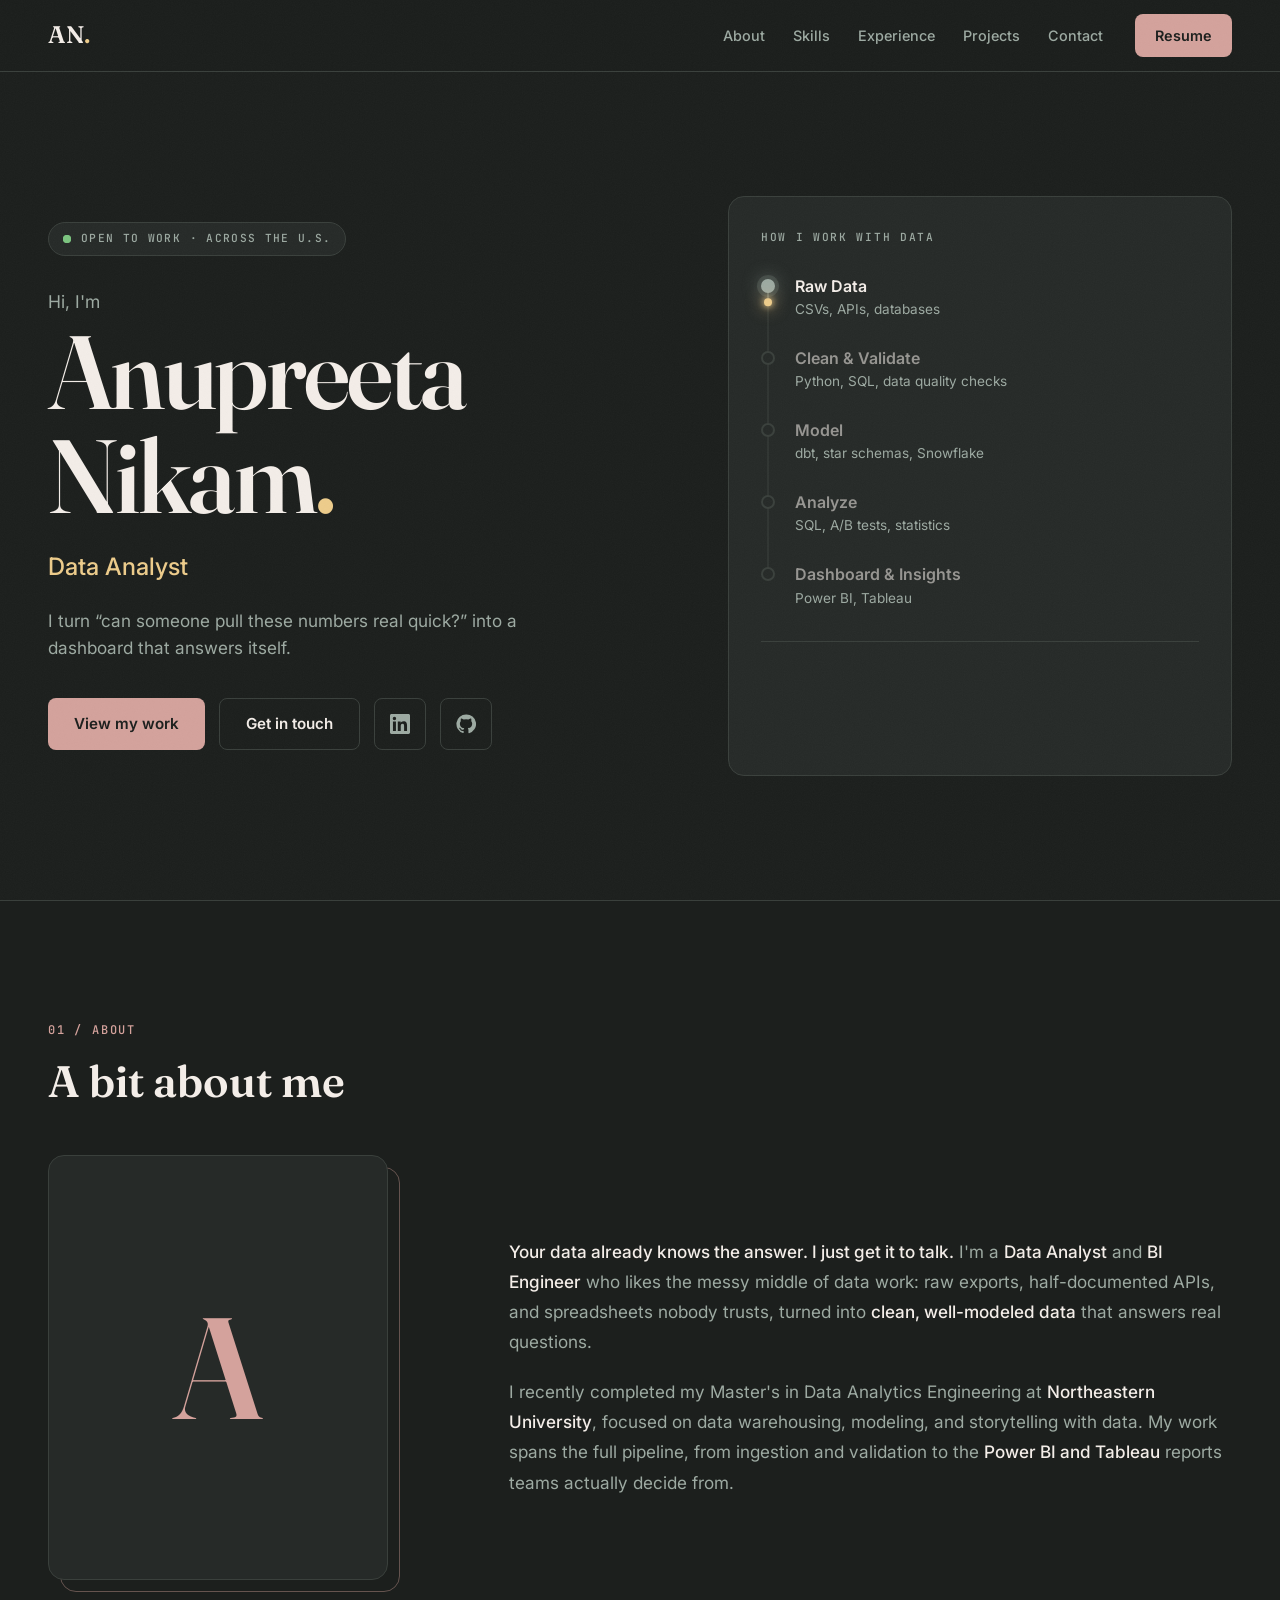
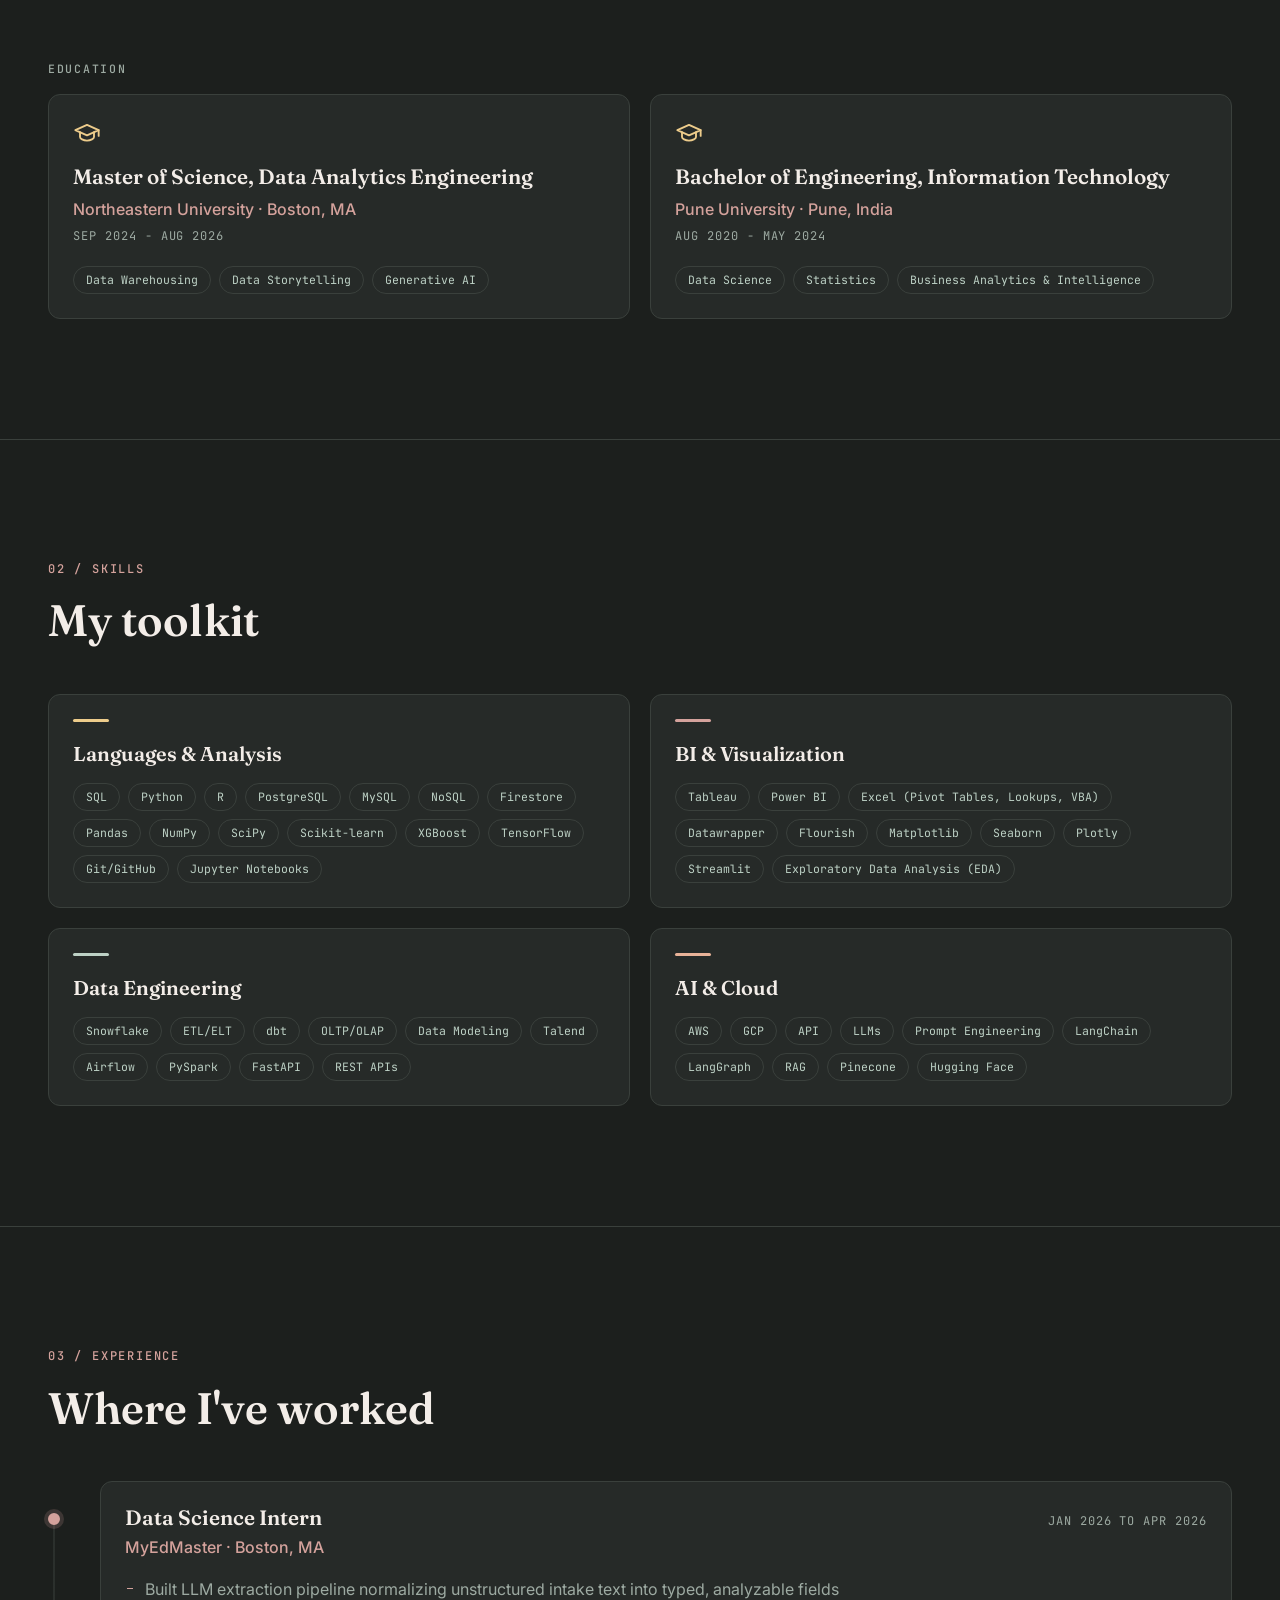
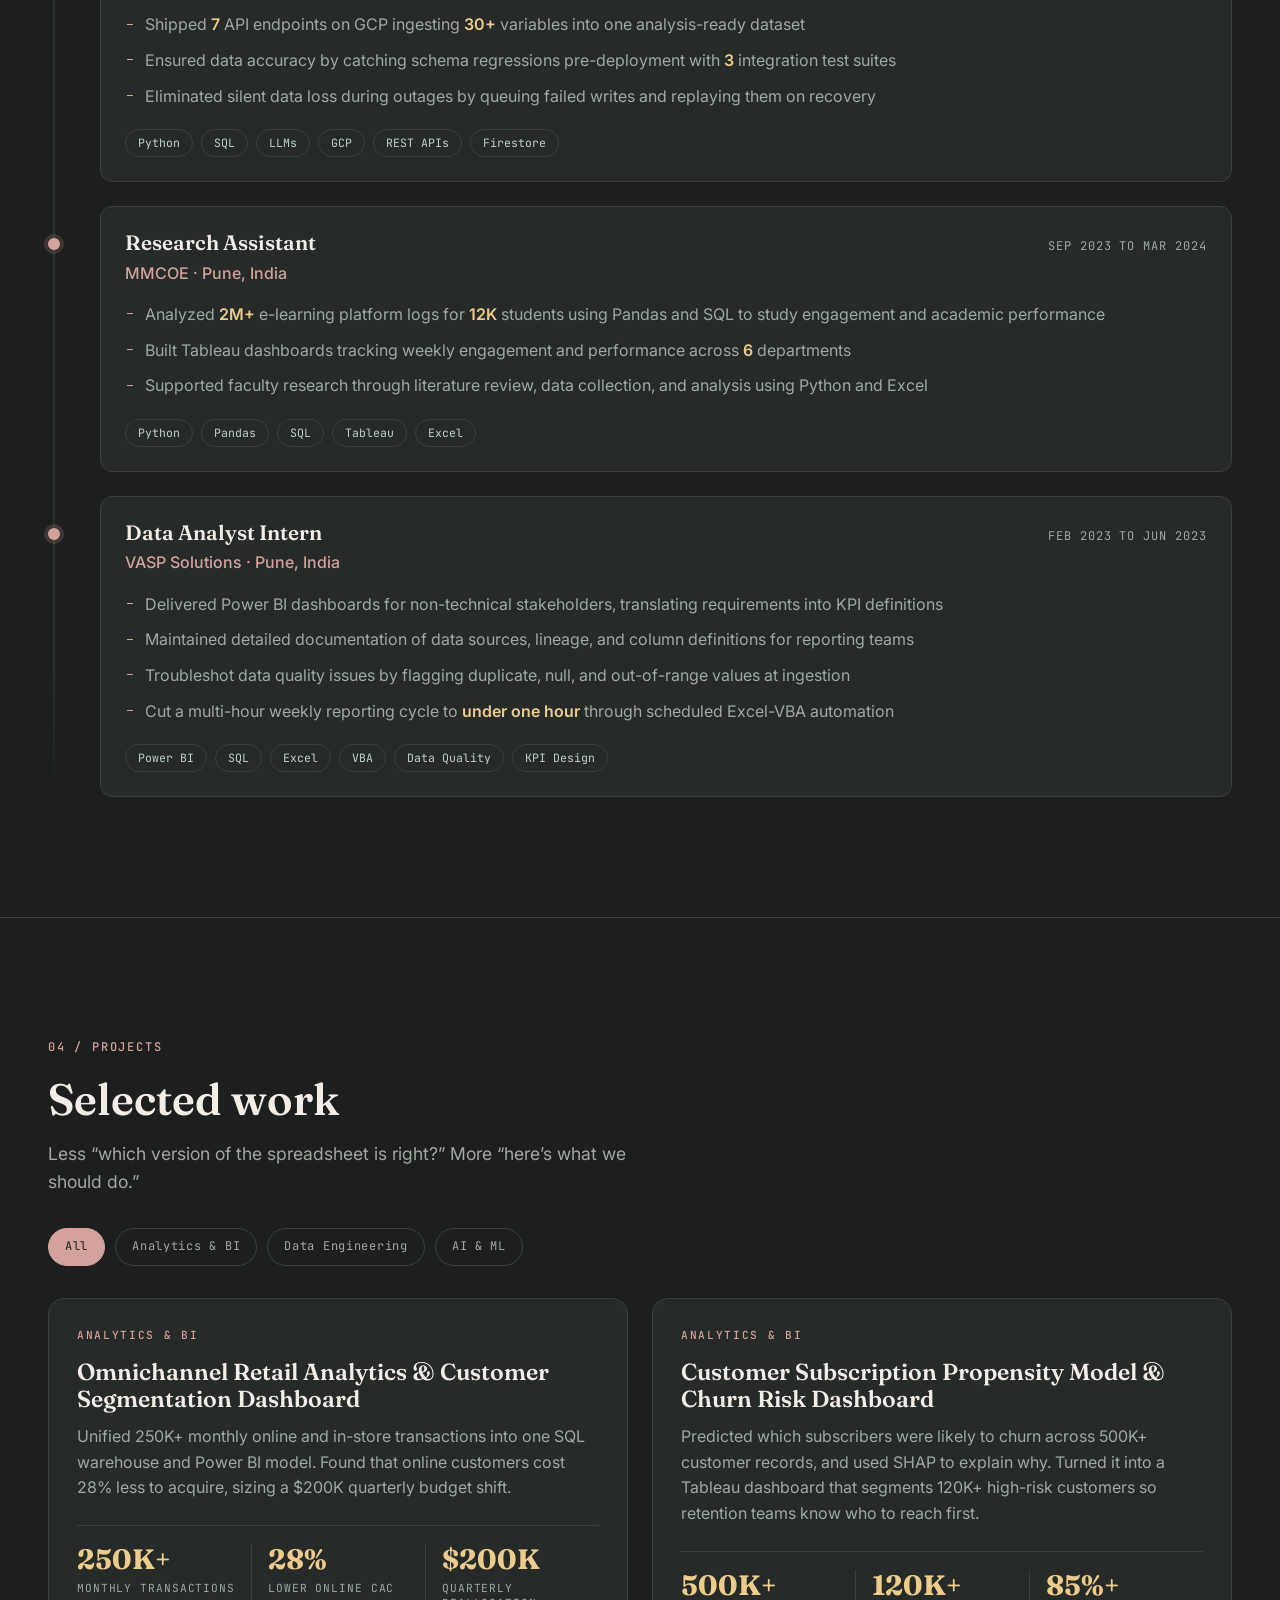
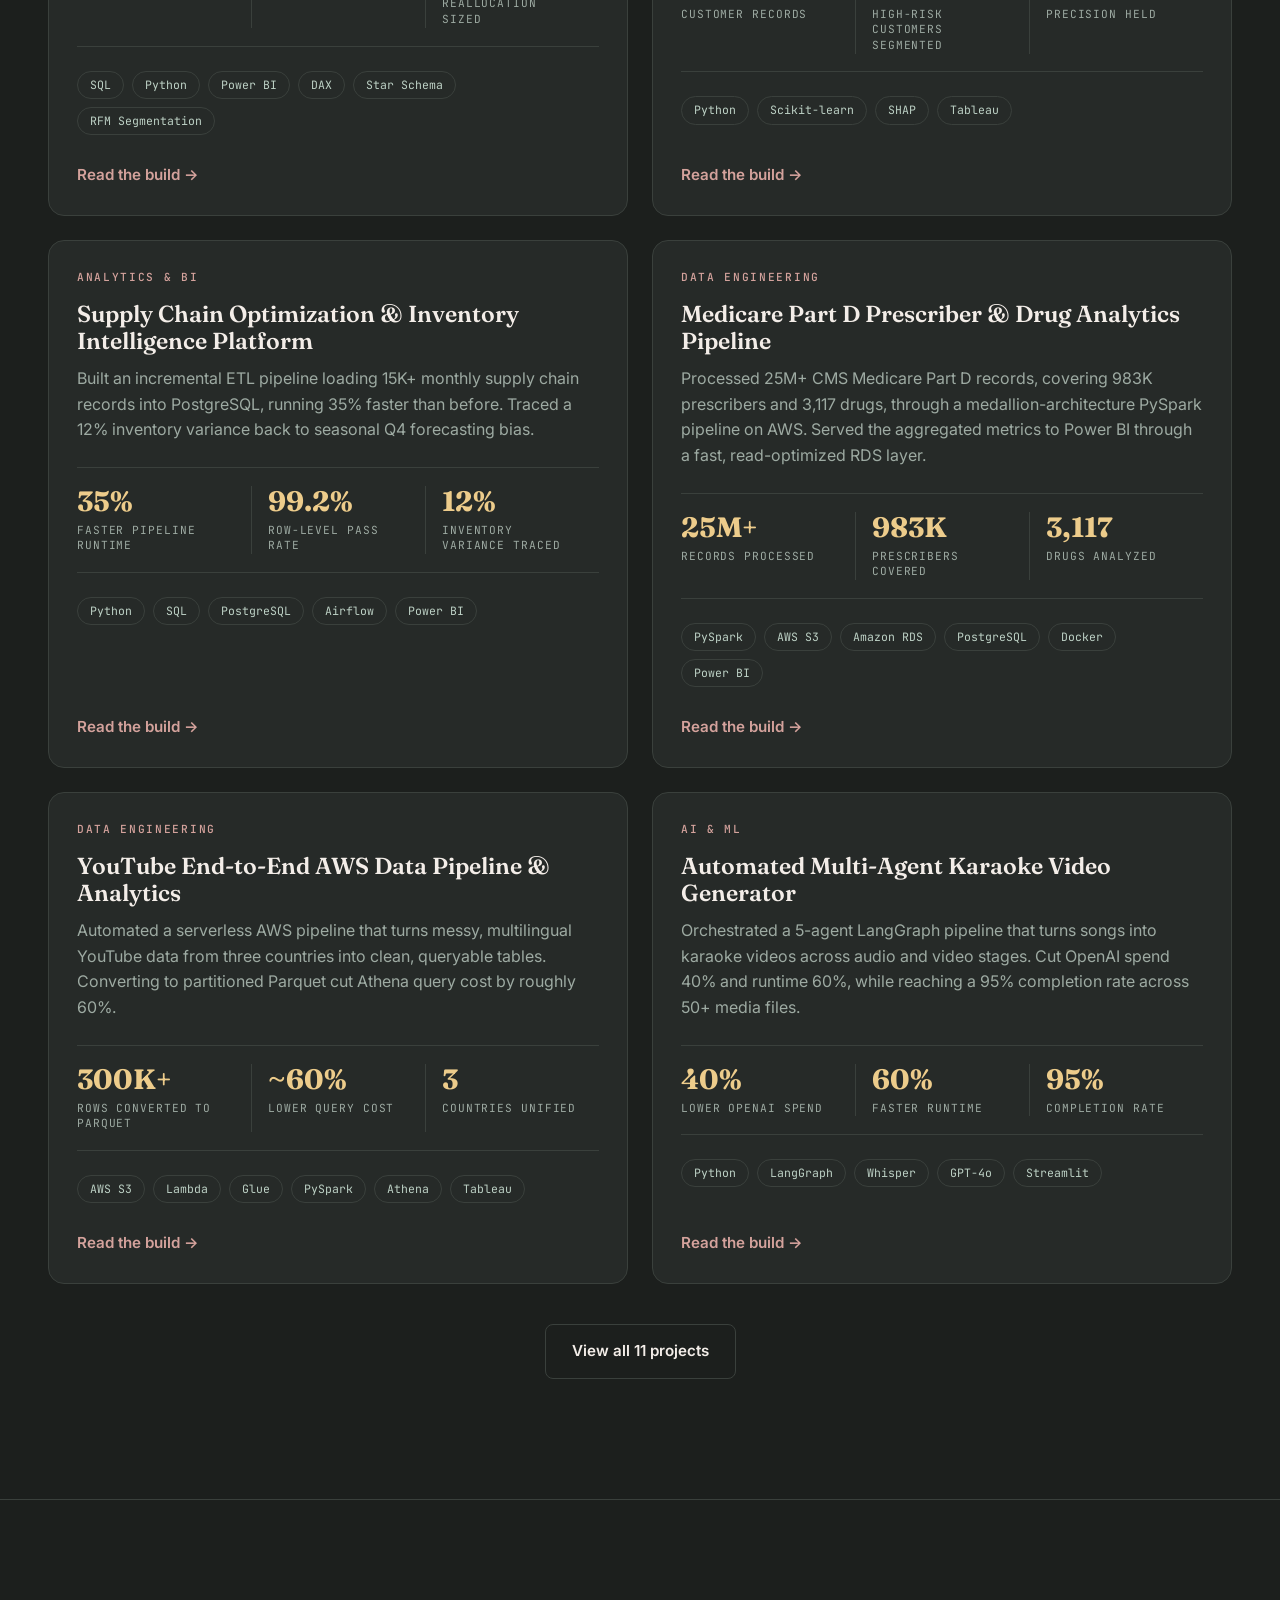
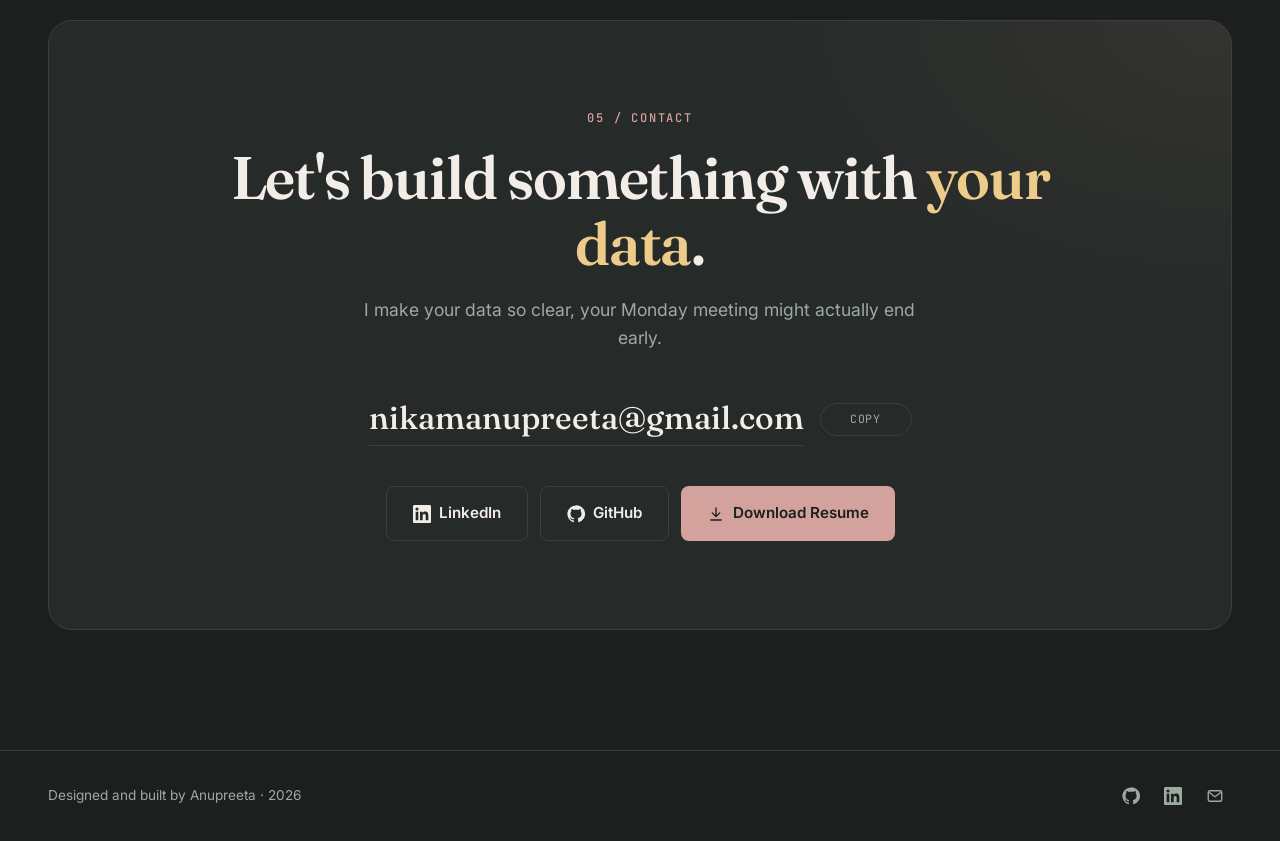
==== index.html @ 3c9165c4 "portfolio v1 launch" ====
<!DOCTYPE html>
<html lang="en">
<head>
  <meta charset="UTF-8">
  <meta name="viewport" content="width=device-width, initial-scale=1.0">
  <title>Anupreeta · Data Analyst &amp; BI Engineer</title>
  <meta name="description" content="Anupreeta is a Data Analyst and BI Engineer (MS Data Analytics Engineering, Northeastern University) who turns messy data into clean models and dashboards. Open to full-time roles across the U.S.">
  <meta name="author" content="Anupreeta">
  <meta name="theme-color" content="#1C1F1D">
  <meta name="color-scheme" content="dark">
  <link rel="canonical" href="https://anupreeta24.github.io/">
  <link rel="icon" type="image/svg+xml" href="data:image/svg+xml,%3Csvg xmlns='http://www.w3.org/2000/svg' viewBox='0 0 32 32'%3E%3Crect width='32' height='32' rx='7' fill='%231C1F1D'/%3E%3Cpath fill='%23EDCC8B' fill-rule='evenodd' d='M14 5h4l8 22h-4.2l-1.8-5.2h-8L10.2 27H6L14 5Zm-.8 13.2h5.6L16 10.2l-2.8 8Z'/%3E%3C/svg%3E">

  <!-- Open Graph / social previews -->
  <meta property="og:type" content="website">
  <meta property="og:site_name" content="Anupreeta">
  <meta property="og:title" content="Anupreeta · Data Analyst &amp; BI Engineer">
  <meta property="og:description" content="Anupreeta is a Data Analyst and BI Engineer (MS Data Analytics Engineering, Northeastern University) who turns messy data into clean models and dashboards. Open to full-time roles across the U.S.">
  <meta property="og:url" content="https://anupreeta24.github.io/">
  <meta property="og:image" content="https://anupreeta24.github.io/assets/og-image.png">
  <meta property="og:image:width" content="1200">
  <meta property="og:image:height" content="630">
  <meta property="og:image:alt" content="Anupreeta, Data Analyst and BI Engineer">
  <meta name="twitter:card" content="summary_large_image">
  <meta name="twitter:title" content="Anupreeta · Data Analyst &amp; BI Engineer">
  <meta name="twitter:description" content="Anupreeta is a Data Analyst and BI Engineer (MS Data Analytics Engineering, Northeastern University) who turns messy data into clean models and dashboards. Open to full-time roles across the U.S.">
  <meta name="twitter:image" content="https://anupreeta24.github.io/assets/og-image.png">

  <link rel="preconnect" href="https://fonts.googleapis.com">
  <link rel="preconnect" href="https://fonts.gstatic.com" crossorigin>
  <link href="https://fonts.googleapis.com/css2?family=Fraunces:opsz,wght@9..144,400;9..144,600;9..144,700&family=Inter:wght@400;500;600&family=JetBrains+Mono:wght@400;500&display=swap" rel="stylesheet">

  <link rel="stylesheet" href="css/styles.css">
  <script>document.documentElement.classList.add("js");</script>
</head>
<body>
  <a class="skip-link" href="#main">Skip to content</a>
  <div class="scroll-progress" aria-hidden="true"></div>

  <!-- ================= NAV ================= -->
  <header class="nav">
    <div class="container nav-inner">
      <a href="#hero" class="nav-logo" aria-label="Anupreeta, back to top">AN<span class="dot">.</span></a>

      <nav class="nav-right" aria-label="Primary">
        <ul class="nav-links">
          <li><a class="nav-link" href="#about">About</a></li>
          <li><a class="nav-link" href="#skills">Skills</a></li>
          <li><a class="nav-link" href="#experience">Experience</a></li>
          <li><a class="nav-link" href="#projects">Projects</a></li>
          <li><a class="nav-link" href="#contact">Contact</a></li>
        </ul>
        <a data-goatcounter-click="resume-download" class="btn btn-primary" href="assets/AnupreetaNikam_resume.pdf" target="_blank" rel="noopener">Resume</a>
        <button class="nav-toggle" type="button" aria-label="Open menu" aria-expanded="false" aria-controls="mobile-menu">
          <span class="nav-toggle-bars"></span>
        </button>
      </nav>
    </div>
  </header>

  <div class="mobile-menu" id="mobile-menu">
    <ul>
      <li><a class="nav-link" href="#about">About</a></li>
      <li><a class="nav-link" href="#skills">Skills</a></li>
      <li><a class="nav-link" href="#experience">Experience</a></li>
      <li><a class="nav-link" href="#projects">Projects</a></li>
      <li><a class="nav-link" href="#contact">Contact</a></li>
    </ul>
    <a data-goatcounter-click="resume-download" class="btn btn-primary" href="assets/AnupreetaNikam_resume.pdf" target="_blank" rel="noopener">Resume</a>
  </div>

  <main id="main" tabindex="-1">
    <!-- ================= HERO ================= -->
    <section class="section hero" id="hero">
      <div class="container hero-grid">
        <!-- Left: intro -->
        <div class="hero-text">
          <p class="status-badge">
            <span class="status-dot" aria-hidden="true"></span>
            <span><span class="nowrap">Open to work</span> <span class="nowrap">· Across the U.S.</span></span>
          </p>

          <p class="hero-greeting">Hi, I'm</p>
          <h1 class="hero-name">Anupreeta Nikam<span class="dot">.</span></h1>
          <p class="hero-role">
            <span class="sr-only">Data Analyst, BI Engineer, Business Analyst, Data Engineer, Data Scientist</span>
            <span class="role-static" aria-hidden="true">Data Analyst <span class="slash">/</span> BI Engineer</span>
            <span class="role-rotator" aria-hidden="true">
              <span class="role-word is-active">Data Analyst</span>
              <span class="role-word">BI Engineer</span>
              <span class="role-word">Business Analyst</span>
              <span class="role-word">Data Engineer</span>
              <span class="role-word">Data Scientist</span>
            </span>
          </p>
          <p class="hero-tagline">I turn “can someone pull these numbers real quick?” into a dashboard that answers itself.</p>

          <div class="hero-actions">
            <a class="btn btn-primary btn-lg" href="#projects">View my work</a>
            <a class="btn btn-outline btn-lg" href="#contact">Get in touch</a>
            <span class="hero-icons">
              <a data-goatcounter-click="linkedin-click" class="btn btn-square" href="https://www.linkedin.com/in/anupreeta-nikam24/" target="_blank" rel="noopener" aria-label="LinkedIn"><svg viewBox="0 0 24 24" fill="currentColor" aria-hidden="true"><path d="M20.45 20.45h-3.56v-5.57c0-1.33-.02-3.04-1.85-3.04-1.85 0-2.14 1.45-2.14 2.94v5.67H9.35V9h3.41v1.56h.05c.48-.9 1.64-1.85 3.37-1.85 3.6 0 4.27 2.37 4.27 5.46v6.28ZM5.34 7.43a2.06 2.06 0 1 1 0-4.13 2.06 2.06 0 0 1 0 4.13ZM7.12 20.45H3.56V9h3.56v11.45ZM22.22 0H1.77C.79 0 0 .77 0 1.73v20.54C0 23.23.79 24 1.77 24h20.45c.98 0 1.78-.77 1.78-1.73V1.73C24 .77 23.2 0 22.22 0Z"/></svg></a>
              <a data-goatcounter-click="github-click" class="btn btn-square" href="https://github.com/anupreeta24" target="_blank" rel="noopener" aria-label="GitHub"><svg viewBox="0 0 24 24" fill="currentColor" aria-hidden="true"><path d="M12 .5a11.5 11.5 0 0 0-3.64 22.41c.58.1.79-.25.79-.56v-2c-3.2.7-3.88-1.37-3.88-1.37-.52-1.33-1.28-1.69-1.28-1.69-1.05-.71.08-.7.08-.7 1.16.08 1.77 1.19 1.77 1.19 1.03 1.77 2.7 1.26 3.36.96.1-.75.4-1.26.73-1.55-2.56-.29-5.25-1.28-5.25-5.68 0-1.26.45-2.28 1.19-3.09-.12-.29-.52-1.46.11-3.05 0 0 .97-.31 3.17 1.18a11 11 0 0 1 5.78 0c2.2-1.49 3.17-1.18 3.17-1.18.63 1.59.23 2.76.11 3.05.74.81 1.19 1.83 1.19 3.09 0 4.41-2.7 5.38-5.26 5.67.41.36.78 1.06.78 2.14v3.17c0 .31.21.67.8.56A11.5 11.5 0 0 0 12 .5Z"/></svg></a>
            </span>
          </div>
        </div>

        <!-- Right: pipeline graphic -->
        <div class="pipeline is-static" role="figure" aria-label="How I work with data: raw data, clean and validate, model, analyze, dashboard and insights">
          <p class="pipeline-label">How I work with data</p>

          <div class="pipeline-flow">
            <span class="pipeline-track" aria-hidden="true"></span>
            <span class="pipeline-fill" aria-hidden="true"></span>
            <span class="pipeline-dot" aria-hidden="true"></span>

            <ol class="pipeline-stages">

              <li class="stage" style="--c: var(--chart-5)">
                <span class="stage-node" aria-hidden="true"></span>
                <div>
                  <span class="stage-name">Raw Data</span>
                  <span class="stage-sub">CSVs, APIs, databases</span>
                </div>
              </li>
              <li class="stage" style="--c: var(--chart-3)">
                <span class="stage-node" aria-hidden="true"></span>
                <div>
                  <span class="stage-name">Clean &amp; Validate</span>
                  <span class="stage-sub">Python, SQL, data quality checks</span>
                </div>
              </li>
              <li class="stage" style="--c: var(--chart-4)">
                <span class="stage-node" aria-hidden="true"></span>
                <div>
                  <span class="stage-name">Model</span>
                  <span class="stage-sub">dbt, star schemas, Snowflake</span>
                </div>
              </li>
              <li class="stage" style="--c: var(--chart-2)">
                <span class="stage-node" aria-hidden="true"></span>
                <div>
                  <span class="stage-name">Analyze</span>
                  <span class="stage-sub">SQL, A/B tests, statistics</span>
                </div>
              </li>
              <li class="stage" style="--c: var(--chart-1)">
                <span class="stage-node" aria-hidden="true"></span>
                <div>
                  <span class="stage-name">Dashboard &amp; Insights</span>
                  <span class="stage-sub">Power BI, Tableau</span>
                </div>
              </li>
            </ol>
          </div>

          <ul class="pipeline-metrics">
            <li class="metric-chip"><strong>35%</strong>faster pipelines</li>
            <li class="metric-chip"><strong>99.2%</strong>data quality pass rate</li>
            <li class="metric-chip"><strong>~60%</strong>lower query cost</li>
          </ul>
        </div>
      </div>
    </section>

    <!-- ================= ABOUT ================= -->
    <section class="section" id="about">
      <div class="container reveal">
        <span class="section-label">01 / About</span>
        <h2 class="section-title">A bit about me</h2>

        <div class="about-grid">
          <!-- Photo: add assets/headshot.jpg, then set data-photo="assets/headshot.jpg" below -->
          <div class="photo">
            <div class="photo-frame" data-photo="" data-photo-alt="Portrait of Anupreeta">
              <span class="photo-initial" aria-hidden="true">A</span>
            </div>
          </div>

       <div class="about-bio">
            <p><strong>Your data already knows the answer. I just get it to talk.</strong> I'm a <strong>Data Analyst</strong> and <strong>BI Engineer</strong> who likes the messy middle of data work: raw exports, half-documented APIs, and spreadsheets nobody trusts, turned into <strong>clean, well-modeled data</strong> that answers real questions.</p>
            <p>I recently completed my Master's in Data Analytics Engineering at <strong>Northeastern University</strong>, focused on data warehousing, modeling, and storytelling with data. My work spans the full pipeline, from ingestion and validation to the <strong>Power BI and Tableau</strong> reports teams actually decide from.</p>
          </div>
        </div>

        <div class="education">
          <p class="mono-label">Education</p>
          <div class="education-list" id="education-list">
            <!-- Rendered from the EDUCATION array in js/main.js -->
          </div>
        </div>
      </div>
    </section>

    <!-- ================= SKILLS ================= -->
    <section class="section" id="skills">
      <div class="container reveal">
        <span class="section-label">02 / Skills</span>
        <h2 class="section-title">My toolkit</h2>
        <div class="skills-grid" id="skills-grid" data-reveal-group>
          <!-- Rendered from the SKILLS array in js/main.js -->
        </div>
      </div>
    </section>

    <!-- ================= EXPERIENCE ================= -->
    <section class="section" id="experience">
      <div class="container reveal">
        <span class="section-label">03 / Experience</span>
        <h2 class="section-title">Where I've worked</h2>
        <ol class="timeline" id="timeline">
          <!-- Rendered from the EXPERIENCE array in js/main.js -->
        </ol>
      </div>
    </section>

    <!-- ================= PROJECTS ================= -->
    <section class="section" id="projects">
      <div class="container reveal">
        <span class="section-label">04 / Projects</span>
        <h2 class="section-title">Selected work</h2>
        <p class="section-sub">Less “which version of the spreadsheet is right?” More “here’s what we should do.”</p>

        <div class="filters" role="group" aria-label="Filter projects by category">
          <button class="filter-btn is-active" type="button" data-filter="all" aria-pressed="true">All</button>
          <button class="filter-btn" type="button" data-filter="Analytics &amp; BI" aria-pressed="false">Analytics &amp; BI</button>
          <button class="filter-btn" type="button" data-filter="Data Engineering" aria-pressed="false">Data Engineering</button>
          <button class="filter-btn" type="button" data-filter="AI &amp; ML" aria-pressed="false">AI &amp; ML</button>
        </div>

        <div class="projects-grid" id="projects-grid" data-reveal-group>
          <!-- Rendered from the PROJECTS array in js/projects.js -->
        </div>

        <div class="projects-more">
          <button class="btn btn-outline btn-lg" id="projects-toggle" type="button" aria-expanded="false" aria-controls="projects-grid" hidden>View all projects</button>
        </div>
      </div>
    </section>

    <!-- ================= CONTACT ================= -->
    <section class="section" id="contact">
      <div class="container reveal">
        <div class="contact-card">
          <span class="section-label">05 / Contact</span>
          <h2 class="contact-title">Let's build something with <span class="hl-metric">your data</span>.</h2>
          <p class="contact-lede">I make your data so clear, your Monday meeting might actually end early.</p>

          <div class="contact-email">
            <a data-goatcounter-click="email-click" class="email-link" href="mailto:nikamanupreeta@gmail.com" data-email>nikamanupreeta@<wbr>gmail.com</a>
            <button data-goatcounter-click="email-click" class="copy-btn" type="button" data-copy="nikamanupreeta@gmail.com" aria-label="Copy email address">Copy</button>
            <span class="sr-only" aria-live="polite" data-copy-status></span>
          </div>

          <div class="contact-actions">
            <!-- TODO: replace # with your LinkedIn profile URL -->
            <a data-goatcounter-click="linkedin-click" class="btn btn-outline btn-lg btn-icon" href="https://www.linkedin.com/in/anupreeta-nikam24/" target="_blank" rel="noopener"><svg viewBox="0 0 24 24" fill="currentColor" aria-hidden="true"><path d="M20.45 20.45h-3.56v-5.57c0-1.33-.02-3.04-1.85-3.04-1.85 0-2.14 1.45-2.14 2.94v5.67H9.35V9h3.41v1.56h.05c.48-.9 1.64-1.85 3.37-1.85 3.6 0 4.27 2.37 4.27 5.46v6.28ZM5.34 7.43a2.06 2.06 0 1 1 0-4.13 2.06 2.06 0 0 1 0 4.13ZM7.12 20.45H3.56V9h3.56v11.45ZM22.22 0H1.77C.79 0 0 .77 0 1.73v20.54C0 23.23.79 24 1.77 24h20.45c.98 0 1.78-.77 1.78-1.73V1.73C24 .77 23.2 0 22.22 0Z"/></svg>LinkedIn</a>
            <a data-goatcounter-click="github-click" class="btn btn-outline btn-lg btn-icon" href="https://github.com/anupreeta24" target="_blank" rel="noopener"><svg viewBox="0 0 24 24" fill="currentColor" aria-hidden="true"><path d="M12 .5a11.5 11.5 0 0 0-3.64 22.41c.58.1.79-.25.79-.56v-2c-3.2.7-3.88-1.37-3.88-1.37-.52-1.33-1.28-1.69-1.28-1.69-1.05-.71.08-.7.08-.7 1.16.08 1.77 1.19 1.77 1.19 1.03 1.77 2.7 1.26 3.36.96.1-.75.4-1.26.73-1.55-2.56-.29-5.25-1.28-5.25-5.68 0-1.26.45-2.28 1.19-3.09-.12-.29-.52-1.46.11-3.05 0 0 .97-.31 3.17 1.18a11 11 0 0 1 5.78 0c2.2-1.49 3.17-1.18 3.17-1.18.63 1.59.23 2.76.11 3.05.74.81 1.19 1.83 1.19 3.09 0 4.41-2.7 5.38-5.26 5.67.41.36.78 1.06.78 2.14v3.17c0 .31.21.67.8.56A11.5 11.5 0 0 0 12 .5Z"/></svg>GitHub</a>
            <a data-goatcounter-click="resume-download" class="btn btn-primary btn-lg btn-icon" href="assets/AnupreetaNikam_resume.pdf" download="Anupreeta-AnupreetaNikam_resume.pdf"><svg viewBox="0 0 24 24" fill="none" stroke="currentColor" stroke-width="1.8" stroke-linecap="round" stroke-linejoin="round" aria-hidden="true"><path d="M12 4v11M7 10.5l5 5 5-5M5 20h14"/></svg>Download Resume</a>
          </div>
        </div>
      </div>
    </section>
  </main>

  <footer class="footer">
    <div class="container footer-inner">
      <p class="footer-credit">Designed and built by Anupreeta · <span data-year>2026</span></p>
      <ul class="footer-links">
        <li><a data-goatcounter-click="github-click" href="https://github.com/anupreeta24" target="_blank" rel="noopener" aria-label="GitHub"><svg viewBox="0 0 24 24" fill="currentColor" aria-hidden="true"><path d="M12 .5a11.5 11.5 0 0 0-3.64 22.41c.58.1.79-.25.79-.56v-2c-3.2.7-3.88-1.37-3.88-1.37-.52-1.33-1.28-1.69-1.28-1.69-1.05-.71.08-.7.08-.7 1.16.08 1.77 1.19 1.77 1.19 1.03 1.77 2.7 1.26 3.36.96.1-.75.4-1.26.73-1.55-2.56-.29-5.25-1.28-5.25-5.68 0-1.26.45-2.28 1.19-3.09-.12-.29-.52-1.46.11-3.05 0 0 .97-.31 3.17 1.18a11 11 0 0 1 5.78 0c2.2-1.49 3.17-1.18 3.17-1.18.63 1.59.23 2.76.11 3.05.74.81 1.19 1.83 1.19 3.09 0 4.41-2.7 5.38-5.26 5.67.41.36.78 1.06.78 2.14v3.17c0 .31.21.67.8.56A11.5 11.5 0 0 0 12 .5Z"/></svg></a></li>
        <li><a data-goatcounter-click="linkedin-click" href="https://www.linkedin.com/in/anupreeta-nikam24/" target="_blank" rel="noopener" aria-label="LinkedIn"><svg viewBox="0 0 24 24" fill="currentColor" aria-hidden="true"><path d="M20.45 20.45h-3.56v-5.57c0-1.33-.02-3.04-1.85-3.04-1.85 0-2.14 1.45-2.14 2.94v5.67H9.35V9h3.41v1.56h.05c.48-.9 1.64-1.85 3.37-1.85 3.6 0 4.27 2.37 4.27 5.46v6.28ZM5.34 7.43a2.06 2.06 0 1 1 0-4.13 2.06 2.06 0 0 1 0 4.13ZM7.12 20.45H3.56V9h3.56v11.45ZM22.22 0H1.77C.79 0 0 .77 0 1.73v20.54C0 23.23.79 24 1.77 24h20.45c.98 0 1.78-.77 1.78-1.73V1.73C24 .77 23.2 0 22.22 0Z"/></svg></a></li>
        <li><a data-goatcounter-click="email-click" href="mailto:nikamanupreeta@gmail.com" aria-label="Email nikamanupreeta@gmail.com"><svg viewBox="0 0 24 24" fill="none" stroke="currentColor" stroke-width="1.8" stroke-linecap="round" stroke-linejoin="round" aria-hidden="true"><rect x="3" y="5" width="18" height="14" rx="2"/><path d="m4 7 8 6 8-6"/></svg></a></li>
      </ul>
    </div>
  </footer>

  <button class="to-top" type="button" aria-label="Back to top" tabindex="-1">
    <svg viewBox="0 0 24 24" fill="none" stroke="currentColor" stroke-width="2" stroke-linecap="round" stroke-linejoin="round" aria-hidden="true"><path d="M12 19V5M6 11l6-6 6 6"/></svg>
  </button>

  <script src="js/projects.js"></script>
  <script src="js/main.js"></script>
  <script data-goatcounter="https://anupreeta24.goatcounter.com/count" async src="https://gc.zgo.at/count.js"></script>
</body>
</html>
---- css/styles.css ----
/* ==========================================================================
   Palette & tokens
   ========================================================================== */
:root {
  --bg: #1C1F1D;
  --surface: #262A28;
  --border: #3A403C;
  --text: #F3EDE8;
  --text-muted: #9DAAA2;
  --metric: #EDCC8B;
  --metric-alt: #E8B298;
  --primary: #D4A29C;
  --primary-hover: #A26360;
  --tag: #BDD1C5;
  --chart-1: #EDCC8B;
  --chart-2: #D4A29C;
  --chart-3: #BDD1C5;
  --chart-4: #E8B298;
  --chart-5: #9DAAA2;
  --chart-6: #A26360;
  --status: #7BC47F;

  --font-head: "Fraunces", Georgia, serif;
  --font-body: "Inter", system-ui, -apple-system, sans-serif;
  --font-mono: "JetBrains Mono", ui-monospace, monospace;

  --nav-h: 72px;
  --max-w: 1200px;
  --gutter: 24px;
  --section-pad: 80px;
  --radius: 8px;
  --ease: cubic-bezier(0.22, 1, 0.36, 1);
}

@media (min-width: 768px) {
  :root {
    --gutter: 48px;
    --section-pad: 120px;
  }
}

/* ==========================================================================
   Reset & base
   ========================================================================== */
*, *::before, *::after {
  box-sizing: border-box;
  margin: 0;
  padding: 0;
}

html {
  scroll-behavior: smooth;
  scroll-padding-top: calc(var(--nav-h) + 16px); /* keeps headings clear of the fixed nav */
  -webkit-text-size-adjust: 100%;
  overflow-x: clip;
}

body {
  background: var(--bg);
  color: var(--text);
  font-family: var(--font-body);
  font-size: 16px;
  line-height: 1.6;
  -webkit-font-smoothing: antialiased;
  overflow-x: hidden;
}

h1, h2, h3, h4, h5, h6 {
  font-family: var(--font-head);
  font-weight: 600;
  line-height: 1.15;
  color: var(--text);
}

h2 { font-size: clamp(2rem, 4vw, 2.75rem); }

img, svg { display: block; max-width: 100%; }

a { color: var(--primary); text-decoration: none; transition: color 0.2s ease; }
a:hover { color: var(--text); }

/* Keyboard focus: visible on every interactive element */
:focus { outline: none; }
main:focus { outline: none; }

[hidden] { display: none !important; }

button { font: inherit; color: inherit; background: none; border: none; cursor: pointer; }

:focus-visible {
  outline: 2px solid var(--primary);
  outline-offset: 3px;
}

::selection { background: var(--primary); color: var(--bg); }

/* ==========================================================================
   Layout
   ========================================================================== */
.container {
  width: 100%;
  max-width: calc(var(--max-w) + var(--gutter) * 2);
  margin: 0 auto;
  padding-left: var(--gutter);
  padding-right: var(--gutter);
}

.section {
  padding-top: var(--section-pad);
  padding-bottom: var(--section-pad);
}

.section + .section { border-top: 1px solid var(--border); }

.section-label {
  display: block;
  font-family: var(--font-mono);
  font-size: 0.75rem;
  font-weight: 500;
  text-transform: uppercase;
  letter-spacing: 0.15em;
  color: var(--primary);
  margin-bottom: 16px;
}


.placeholder {
  color: var(--text-muted);
  font-family: var(--font-mono);
  font-size: 0.8rem;
  text-transform: uppercase;
  letter-spacing: 0.1em;
  border: 1px dashed var(--border);
  border-radius: var(--radius);
  padding: 48px 24px;
  text-align: center;
}

/* ==========================================================================
   Buttons
   ========================================================================== */
.btn {
  display: inline-flex;
  align-items: center;
  justify-content: center;
  gap: 8px;
  font-family: var(--font-body);
  font-size: 0.9rem;
  font-weight: 600;
  padding: 10px 20px;
  border-radius: var(--radius);
  transition: background-color 0.2s ease, color 0.2s ease, transform 0.2s ease;
}

.btn-primary {
  background: var(--primary);
  color: var(--bg);
}

.btn-primary:hover {
  background: color-mix(in srgb, var(--primary-hover) 82%, var(--bg));
  color: var(--text);
}

.btn-outline {
  border: 1px solid var(--border);
  color: var(--text);
  transition: border-color 0.2s ease, color 0.2s ease;
}

.btn-outline:hover {
  border-color: var(--primary);
  color: var(--text);
}

.btn-lg { padding: 14px 26px; font-size: 0.95rem; }

/* ==========================================================================
   Hero
   ========================================================================== */
.hero {
  display: flex;
  align-items: center;
  padding-top: calc(var(--nav-h) + 56px);
  padding-bottom: 80px;
}

.hero-grid {
  display: grid;
  grid-template-columns: 1fr;
  gap: 56px;
  align-items: center;
}

@media (min-width: 960px) {
  .hero {
    min-height: 100vh;
    min-height: 100svh;
    padding-bottom: 56px;
  }
  .hero-grid {
    grid-template-columns: 55fr 45fr;
    gap: 64px;
  }
}

/* Status badge */
.status-badge {
  display: inline-flex;
  align-items: center;
  gap: 10px;
  padding: 7px 14px;
  background: var(--surface);
  border: 1px solid var(--border);
  border-radius: 999px;
  font-family: var(--font-mono);
  font-size: 0.7rem;
  font-weight: 500;
  letter-spacing: 0.12em;
  text-transform: uppercase;
  color: var(--text-muted);
  margin-bottom: 32px;
}

.nowrap { white-space: nowrap; }

@media (max-width: 420px) {
  .status-badge {
    font-size: 0.7rem;
    letter-spacing: 0.02em;
    padding: 6px 12px;
    gap: 8px;
    border-radius: 16px; /* still looks right if it wraps on very narrow phones */
  }
}

.status-dot {
  position: relative;
  flex: none;
  width: 8px;
  height: 8px;
  border-radius: 50%;
  background: var(--status);
}

.status-dot::after {
  content: "";
  position: absolute;
  inset: 0;
  border-radius: 50%;
  background: var(--status);
  animation: status-pulse 2s ease-out infinite;
}

@keyframes status-pulse {
  0%   { transform: scale(1);   opacity: 0.7; }
  100% { transform: scale(2.6); opacity: 0; }
}

.hero-greeting {
  color: var(--text-muted);
  font-size: 1.1rem;
  margin-bottom: 4px;
}

.hero-name {
  font-size: clamp(3.5rem, 2.2rem + 5.5vw, 6.5rem);
  font-weight: 600;
  line-height: 1;
  letter-spacing: -0.025em;
  margin-bottom: 20px;
}

.hero-name .dot { color: var(--metric); }

.hero-role {
  font-family: var(--font-body);
  font-size: clamp(1.25rem, 1rem + 1vw, 1.5rem);
  font-weight: 500;
   color: var(--metric);  
  margin-bottom: 20px;
}

.hero-role .slash { color: var(--text-muted); margin: 0 0.15em; }

/* Rotating role: all words share one grid cell, so the box is always as wide
   as the longest role and nothing below shifts when the word changes. */
.role-rotator {
  display: none;
  vertical-align: bottom;
  overflow: hidden;
  padding: 0.08em 0.6em 0.08em 0; /* room for the cursor bar + descenders */
  margin: -0.08em 0;
}

.role-word {
  grid-area: 1 / 1;
  justify-self: start; /* shrink to the word so the cursor follows it */
  position: relative;
  white-space: nowrap;
  opacity: 0;
  transform: translateY(100%);
  transition: opacity 0.4s ease, transform 0.4s var(--ease);
}

.role-word.is-active { opacity: 1; transform: none; }
.role-word.is-leaving { opacity: 0; transform: translateY(-100%); }

/* Cursor bar sits right after the visible word */
.role-word::after {
  content: "";
  position: absolute;
  top: 50%;
  left: calc(100% + 0.18em);
  width: 0.09em;
  min-width: 2px;
  height: 1.05em;
  border-radius: 1px;
  background: var(--metric);
  transform: translateY(-50%);
  display: none;
}

@keyframes role-blink {
  0%, 55%  { opacity: 1; }
  56%, 100% { opacity: 0; }
}

/* Rotate only when JS runs and motion is allowed; otherwise show static text */
@media (prefers-reduced-motion: no-preference) {
  .js .role-static { display: none; }
  .js .role-rotator { display: inline-grid; }
}

.hero-tagline {
  max-width: 520px;
  color: var(--text-muted);
  font-size: 1.075rem;
  margin-bottom: 36px;
}

.hero-actions {
  --btn-h: 52px;
  display: flex;
  flex-wrap: wrap;
  justify-content: flex-start;
  gap: 14px;
}

.hero-actions .btn { height: var(--btn-h); }

/* LinkedIn / GitHub icons wrap together as one unit on narrow screens */
.hero-icons {
  display: flex;
  gap: 14px;
}

.btn-square {
  width: var(--btn-h);
  padding: 0;
  background: transparent;
  border: 1px solid var(--border);
  color: var(--text-muted);
  transition: border-color 0.2s ease, color 0.2s ease;
}

.btn-square:hover {
  border-color: var(--primary);
  color: var(--text);
}

.btn-square svg { width: 20px; height: 20px; }

/* ==========================================================================
   Pipeline card
   ========================================================================== */
.pipeline {
  width: 100%;
  max-width: 520px;
  justify-self: center;
  background: var(--surface);
  border: 1px solid var(--border);
  border-radius: 16px;
  padding: 32px;
  animation: float 6s ease-in-out infinite;
}

@media (min-width: 960px) {
  .pipeline { justify-self: end; }
}

@media (max-width: 959.98px) {
  .pipeline { max-width: none; }
}

@keyframes float {
  0%, 100% { transform: translateY(0); }
  50%      { transform: translateY(-6px); }
}

.pipeline-label {
  font-family: var(--font-mono);
  font-size: 0.7rem;
  font-weight: 500;
  letter-spacing: 0.15em;
  text-transform: uppercase;
  color: var(--text-muted);
  margin-bottom: 28px;
}

.pipeline-flow {
  --node: 14px;
  position: relative;
}

.pipeline-stages {
  position: relative;
  list-style: none;
  display: grid;
  gap: 26px;
}

/* Connecting line, positioned by JS from first to last node center */
.pipeline-track,
.pipeline-fill {
  position: absolute;
  left: calc(var(--node) / 2);
  top: var(--track-top, 7px);
  width: 1px;
  transform: translateX(-50%);
  pointer-events: none;
}

.pipeline-track {
  height: var(--track-h, calc(100% - 14px));
  background: var(--border);
}

.pipeline-fill {
  height: 0;
  opacity: 0.55;
  background: linear-gradient(
    180deg,
    var(--chart-5), var(--chart-3), var(--chart-4), var(--chart-2), var(--chart-1)
  );
  background-size: 100% var(--track-h, 100%);
  background-repeat: no-repeat;
}

.pipeline-dot {
  position: absolute;
  top: 0;
  left: calc(var(--node) / 2);
  width: 8px;
  height: 8px;
  margin: -4px 0 0 -4px;
  border-radius: 50%;
  background: var(--metric);
  box-shadow:
    0 0 6px 1px color-mix(in srgb, var(--metric) 80%, transparent),
    0 0 16px 4px color-mix(in srgb, var(--metric) 35%, transparent);
  z-index: 2;
  opacity: 0;
  transition: opacity 0.3s ease;
  pointer-events: none;
}

.pipeline.is-running .pipeline-dot { opacity: 1; }
.pipeline.is-holding .pipeline-dot { opacity: 0; }

.stage {
  position: relative;
  display: grid;
  grid-template-columns: var(--node) 1fr;
  column-gap: 20px;
  z-index: 1;
}

.stage-node {
  width: var(--node);
  height: var(--node);
  margin-top: 4px; /* centers the node on the name's first line */
  border-radius: 50%;
  background: var(--surface);
  border: 2px solid var(--border);
  transition: background-color 0.4s ease, border-color 0.4s ease, box-shadow 0.4s ease;
}

.stage-name {
  display: block;
  font-weight: 600;
  font-size: 1rem;
  line-height: 1.4;
  color: var(--text);
  opacity: 0.55;
  transition: opacity 0.4s ease;
}

.stage-sub {
  display: block;
  font-size: 0.85rem;
  color: var(--text-muted);
  margin-top: 2px;
}

.stage.is-lit .stage-node {
  background: var(--c);
  border-color: var(--c);
  box-shadow:
    0 0 0 4px color-mix(in srgb, var(--c) 18%, transparent),
    0 0 18px 2px color-mix(in srgb, var(--c) 45%, transparent);
}

.stage.is-lit .stage-name { opacity: 1; }

/* Metric chips */
.pipeline-metrics {
  display: flex;
  flex-wrap: wrap;
  gap: 8px;
  list-style: none;
  margin-top: 32px;
  padding-top: 24px;
  border-top: 1px solid var(--border);
}

.metric-chip {
  font-size: 0.8rem;
  color: var(--text-muted);
  padding: 6px 12px;
  border: 1px solid var(--border);
  border-radius: 999px;
  background: var(--bg);
  opacity: 0;
  transform: translateY(6px);
  transition: opacity 0.45s ease, transform 0.45s var(--ease);
}

.metric-chip strong {
  font-family: var(--font-mono);
  font-weight: 500;
  color: var(--metric);
  margin-right: 4px;
}

.pipeline-metrics.is-visible .metric-chip { opacity: 1; transform: none; }
.pipeline-metrics.is-visible .metric-chip:nth-child(2) { transition-delay: 0.12s; }
.pipeline-metrics.is-visible .metric-chip:nth-child(3) { transition-delay: 0.24s; }

/* Reduced motion / no-JS: everything lit and still */
.pipeline.is-static { animation: none; }
.pipeline.is-static .pipeline-dot { display: none; }
.pipeline.is-static .pipeline-fill { height: var(--track-h, 0); }
.pipeline.is-static .stage-node {
  background: var(--c);
  border-color: var(--c);
  box-shadow: 0 0 0 4px color-mix(in srgb, var(--c) 18%, transparent);
}
.pipeline.is-static .stage-name { opacity: 1; }
.pipeline.is-static .metric-chip { opacity: 1; transform: none; transition: none; }

@media (prefers-reduced-motion: reduce) {
  .status-dot::after,
  .pipeline { animation: none; }
}

/* ==========================================================================
   Scroll progress bar
   ========================================================================== */
.scroll-progress {
  position: fixed;
  top: 0;
  left: 0;
  width: 100%;
  height: 2px;
  background: linear-gradient(90deg, var(--metric), var(--primary));
  transform: scaleX(0);
  transform-origin: left center;
  z-index: 1001;
  pointer-events: none;
}

/* ==========================================================================
   Nav
   ========================================================================== */
.nav {
  position: fixed;
  top: 0;
  left: 0;
  right: 0;
  height: var(--nav-h);
  background: color-mix(in srgb, var(--bg) 80%, transparent);
  -webkit-backdrop-filter: blur(12px);
  backdrop-filter: blur(12px);
  border-bottom: 1px solid var(--border);
  z-index: 1000;
}

.nav-inner {
  height: 100%;
  display: flex;
  align-items: center;
  justify-content: space-between;
  gap: 24px;
}

.nav-logo {
  font-family: var(--font-head);
  font-size: 1.5rem;
  font-weight: 600;
  color: var(--text);
  letter-spacing: -0.01em;
}

.nav-logo:hover { color: var(--text); }

.nav-logo .dot { color: var(--metric); }

.nav-right {
  display: flex;
  align-items: center;
  gap: 32px;
}

.nav-links {
  display: flex;
  align-items: center;
  gap: 28px;
  list-style: none;
}

.nav-link {
  position: relative;
  font-size: 0.9rem;
  font-weight: 500;
  color: var(--text-muted);
  padding: 4px 0;
}

.nav-link:hover,
.nav-link.is-active { color: var(--text); }

.nav-link::after {
  content: "";
  position: absolute;
  left: 0;
  bottom: -2px;
  width: 100%;
  height: 1px;
  background: var(--primary);
  transform: scaleX(0);
  transform-origin: left center;
  transition: transform 0.3s var(--ease);
}

.nav-link.is-active::after { transform: scaleX(1); }

/* Hamburger */
.nav-toggle {
  display: none;
  width: 40px;
  height: 40px;
  align-items: center;
  justify-content: center;
  border-radius: var(--radius);
}

.nav-toggle-bars,
.nav-toggle-bars::before,
.nav-toggle-bars::after {
  display: block;
  width: 22px;
  height: 2px;
  background: var(--text);
  border-radius: 2px;
  transition: transform 0.3s var(--ease), background-color 0.2s ease;
}

.nav-toggle-bars { position: relative; }

.nav-toggle-bars::before,
.nav-toggle-bars::after {
  content: "";
  position: absolute;
  left: 0;
}

.nav-toggle-bars::before { top: -7px; }
.nav-toggle-bars::after { top: 7px; }

.nav-toggle[aria-expanded="true"] .nav-toggle-bars { background: transparent; }
.nav-toggle[aria-expanded="true"] .nav-toggle-bars::before { transform: translateY(7px) rotate(45deg); }
.nav-toggle[aria-expanded="true"] .nav-toggle-bars::after { transform: translateY(-7px) rotate(-45deg); }

/* Mobile dropdown */
.mobile-menu {
  position: fixed;
  top: var(--nav-h);
  left: 0;
  right: 0;
  background: var(--surface);
  border-bottom: 1px solid var(--border);
  padding: 8px var(--gutter) 24px;
  z-index: 999;
  opacity: 0;
  visibility: hidden;
  transform: translateY(-8px);
  transition: opacity 0.25s ease, transform 0.25s var(--ease), visibility 0s linear 0.25s;
}

.mobile-menu.is-open {
  opacity: 1;
  visibility: visible;
  transform: translateY(0);
  transition: opacity 0.25s ease, transform 0.25s var(--ease), visibility 0s;
}

.mobile-menu ul { list-style: none; }

.mobile-menu .nav-link {
  display: block;
  font-size: 1.1rem;
  padding: 14px 0;
  border-bottom: 1px solid var(--border);
}

.mobile-menu .nav-link::after { display: none; }

.mobile-menu .nav-link.is-active { color: var(--primary); }

.mobile-menu .btn { width: 100%; margin-top: 20px; padding: 14px 20px; }

@media (max-width: 767.98px) {
  .nav-links,
  .nav-right > .btn { display: none; }
  .nav-toggle { display: inline-flex; }
}

@media (min-width: 768px) {
  .mobile-menu { display: none; }
}

/* ==========================================================================
   Shared: mono label & tag pills
   ========================================================================== */
.mono-label {
  font-family: var(--font-mono);
  font-size: 0.72rem;
  font-weight: 500;
  letter-spacing: 0.15em;
  text-transform: uppercase;
  color: var(--text-muted);
  margin-bottom: 16px;
}

.tags {
  display: flex;
  flex-wrap: wrap;
  gap: 8px;
  list-style: none;
}

.tag {
  font-family: var(--font-mono);
  font-size: 0.72rem;
  line-height: 1.4;
  color: var(--tag);
  background: transparent;
  border: 1px solid var(--border);
  border-radius: 999px;
  padding: 5px 12px;
  transition: border-color 0.2s ease, background-color 0.2s ease, transform 0.2s var(--ease);
}

.tag:hover {
  border-color: var(--tag);
  background: color-mix(in srgb, var(--tag) 10%, transparent);
  transform: translateY(-2px);
}

/* ==========================================================================
   Scroll reveal (only hides content when JS is running)
   ========================================================================== */
.js .reveal {
  opacity: 0;
  transform: translateY(20px);
  transition: opacity 0.6s ease, transform 0.6s ease;
  transition-delay: var(--delay, 0s);
}

.js .reveal.is-visible {
  opacity: 1;
  transform: none;
}

/* ==========================================================================
   Skills
   ========================================================================== */
.skills-grid {
  display: grid;
  grid-template-columns: 1fr;
  gap: 20px;
}

@media (min-width: 640px) {
  .skills-grid { grid-template-columns: repeat(2, 1fr); }
}


.skill-card {
  background: var(--surface);
  border: 1px solid var(--border);
  border-radius: 12px;
  padding: 24px;
}

.skill-bar {
  display: block;
  width: 36px;
  height: 3px;
  border-radius: 3px;
  background: var(--c);
  margin-bottom: 20px;
}

.skill-title {
  font-size: 1.25rem;
  font-weight: 600;
  margin-bottom: 18px;
}

/* ==========================================================================
   About
   ========================================================================== */
.section-title { margin-bottom: 48px; }

.about-grid {
  display: grid;
  grid-template-columns: 1fr;
  gap: 48px;
  align-items: center;
}

@media (min-width: 860px) {
  .about-grid {
    grid-template-columns: 35fr 65fr;
    gap: 72px;
  }
}

/* Photo with offset outline */
.photo {
  position: relative;
  isolation: isolate;
  width: 100%;
  max-width: 340px;
  margin-right: 12px; /* room for the offset outline */
}

@media (max-width: 859.98px) {
  .photo { max-width: 280px; }
}

.photo::before {
  content: "";
  position: absolute;
  inset: 0;
  transform: translate(12px, 12px);
  border: 1px solid color-mix(in srgb, var(--primary) 40%, transparent);
  border-radius: 16px;
  z-index: -1;
  transition: transform 0.4s var(--ease);
}

.photo:hover::before { transform: translate(6px, 6px); }

.photo-frame {
  position: relative;
  aspect-ratio: 4 / 5;
  background: var(--surface);
  border: 1px solid var(--border);
  border-radius: 16px;
  overflow: hidden;
  display: grid;
  place-items: center;
}

.photo-initial {
  font-family: var(--font-head);
  font-size: clamp(6rem, 12vw, 9rem);
  font-weight: 600;
  line-height: 1;
  color: var(--primary);
}

.photo-frame img {
  position: absolute;
  inset: 0;
  width: 100%;
  height: 100%;
  object-fit: cover;
}

.about-bio p {
  color: var(--text-muted);
  font-size: 1.075rem;
  line-height: 1.75;
}

.about-bio p + p { margin-top: 20px; }

.about-bio strong { color: var(--text); font-weight: 500; }

/* Education */
.education { margin-top: 80px; }

.education-list {
  display: grid;
  grid-template-columns: 1fr;
  gap: 20px;
}

@media (min-width: 768px) {
  .education-list { grid-template-columns: 1fr 1fr; }
}

.edu-card {
  background: var(--surface);
  border: 1px solid var(--border);
  border-radius: 12px;
  padding: 24px;
  transition: transform 0.3s var(--ease), border-color 0.3s ease;
}

.edu-card:hover {
  transform: translateY(-3px);
  border-color: color-mix(in srgb, var(--primary) 50%, transparent);
}

.edu-icon {
  width: 28px;
  height: 28px;
  color: var(--metric);
  margin-bottom: 18px;
}

.edu-degree {
  font-size: 1.3rem;
  font-weight: 600;
  margin-bottom: 8px;
}

.edu-school {
  color: var(--primary);
  font-weight: 500;
  margin-bottom: 4px;
}

.edu-dates {
  font-family: var(--font-mono);
  font-size: 0.75rem;
  letter-spacing: 0.08em;
  text-transform: uppercase;
  color: var(--text-muted);
  margin-bottom: 20px;
}

/* ==========================================================================
   Experience timeline
   ========================================================================== */
.timeline {
  --node: 12px;
  --node-top: 32px; /* aligns node with the role title */
  position: relative;
  list-style: none;
  display: grid;
  gap: 24px;
}

.timeline::before {
  content: "";
  position: absolute;
  left: calc(var(--node) / 2);
  top: calc(var(--node-top) + var(--node) / 2);
  bottom: 0;
  width: 1px;
  transform: translateX(-50%);
  background: linear-gradient(180deg, var(--border) 85%, transparent);
}

.timeline-item {
  position: relative;
  padding-left: calc(var(--node) + 28px);
}

@media (min-width: 768px) {
  .timeline-item { padding-left: calc(var(--node) + 40px); }
}

.timeline-node {
  position: absolute;
  left: 0;
  top: var(--node-top);
  width: var(--node);
  height: var(--node);
  border-radius: 50%;
  background: var(--surface);
  border: 2px solid var(--primary);
  z-index: 1;
  transition: background-color 0.4s ease 0.2s, box-shadow 0.4s ease 0.2s;
}

.timeline-item.is-visible .timeline-node {
  background: var(--primary);
  box-shadow: 0 0 0 4px color-mix(in srgb, var(--primary) 18%, transparent);
}

.exp-card {
  background: var(--surface);
  border: 1px solid var(--border);
  border-radius: 12px;
  padding: 24px;
}

.js .exp-card {
  opacity: 0;
  transform: translateX(32px);
  transition: opacity 0.6s ease, transform 0.6s var(--ease);
}

.js .timeline-item.is-visible .exp-card {
  opacity: 1;
  transform: none;
}

.exp-head {
  display: flex;
  flex-wrap: wrap;
  align-items: baseline;
  justify-content: space-between;
  gap: 4px 24px;
  margin-bottom: 4px;
}

.exp-role {
  font-size: 1.3rem;
  font-weight: 600;
}

.exp-dates {
  font-family: var(--font-mono);
  font-size: 0.75rem;
  letter-spacing: 0.08em;
  text-transform: uppercase;
  color: var(--text-muted);
  white-space: nowrap;
}

@media (max-width: 639.98px) {
  .exp-head { flex-direction: column; align-items: flex-start; }
}

.exp-company {
  color: var(--primary);
  font-weight: 500;
  margin-bottom: 16px;
}

.exp-bullets {
  list-style: none;
  display: grid;
  gap: 10px;
  margin-bottom: 20px;
}

.exp-bullets li {
  position: relative;
  padding-left: 20px;
  color: var(--text-muted);
}

.exp-bullets li::before {
  content: "";
  position: absolute;
  left: 2px;
  top: 0.7em;
  width: 6px;
  height: 1px;
  background: var(--primary);
}

.hl {
  color: var(--metric);
  font-weight: 600;
}

/* ==========================================================================
   Projects
   ========================================================================== */
/* Subtitle directly under a section heading (pulls up into the heading's bottom margin) */
.section-sub {
  max-width: 600px;
  margin-top: -32px;
  margin-bottom: 32px;
  font-size: 1.1rem;
  color: var(--text-muted);
}

.filters {
  display: flex;
  flex-wrap: wrap;
  gap: 10px;
  margin-bottom: 32px;
}

.filter-btn {
  font-family: var(--font-mono);
  font-size: 0.75rem;
  letter-spacing: 0.06em;
  color: var(--text-muted);
  border: 1px solid var(--border);
  border-radius: 999px;
  padding: 8px 16px;
  transition: color 0.2s ease, border-color 0.2s ease, background-color 0.2s ease;
}

.filter-btn:hover { color: var(--text); border-color: var(--primary); }

.filter-btn.is-active {
  background: var(--primary);
  border-color: var(--primary);
  color: var(--bg);
}

.projects-grid {
  display: grid;
  grid-template-columns: 1fr;
  gap: 24px;
  transition: opacity 0.18s ease;
}

.projects-grid.is-filtering { opacity: 0; }

.projects-more {
  display: flex;
  justify-content: center;
  margin-top: 40px;
}

.projects-more:has(> [hidden]) { display: none; }

@media (min-width: 860px) {
  .projects-grid { grid-template-columns: repeat(2, 1fr); }
}

.project-card {
  container: card / inline-size; /* metrics row adapts to the card's width */
  display: flex;
  flex-direction: column;
  background: var(--surface);
  border: 1px solid var(--border);
  border-radius: 16px;
  padding: 28px;
  transition: transform 0.3s var(--ease), border-color 0.3s ease, box-shadow 0.3s ease;
}

.project-card:hover {
  transform: translateY(-4px);
  border-color: color-mix(in srgb, var(--primary) 60%, transparent);
  box-shadow: 0 18px 40px -18px color-mix(in srgb, var(--primary) 30%, transparent);
}

.project-top {
  display: flex;
  align-items: center;
  justify-content: space-between;
  gap: 16px;
  margin-bottom: 14px;
}

.project-category {
  font-family: var(--font-mono);
  font-size: 0.7rem;
  font-weight: 500;
  letter-spacing: 0.15em;
  text-transform: uppercase;
  color: var(--primary);
}

.project-gh {
  display: inline-flex;
  color: var(--text-muted);
  padding: 4px;
  margin: -4px;
}

.project-gh:hover { color: var(--primary); }
.project-gh svg { width: 20px; height: 20px; }

.project-title {
  font-size: 1.45rem;
  font-weight: 600;
  margin-bottom: 12px;
}

.project-summary {
  color: var(--text-muted);
  margin-bottom: 24px;
}

.project-metrics {
  list-style: none;
  display: grid;
  grid-template-columns: repeat(3, 1fr);
  padding: 18px 0;
  margin-bottom: 24px;
  border-top: 1px solid var(--border);
  border-bottom: 1px solid var(--border);
}

.project-metrics li {
  display: flex;
  flex-direction: column;
  gap: 6px;
  padding: 0 16px;
  min-width: 0;
  container-type: inline-size; /* lets the value size itself to the column */
}

.project-metrics li:first-child { padding-left: 0; }
.project-metrics li + li { border-left: 1px solid var(--border); }

.project-metric-value {
  font-family: var(--font-head);
  font-size: clamp(1.35rem, 1.1rem + 1vw, 1.75rem);
  /* Long values ("80% → 87.5%", "Multi-source") shrink to fit the column;
     --chars is the value's length, set in main.js */
  font-size: max(0.85rem, min(clamp(1.35rem, 1.1rem + 1vw, 1.75rem), calc(100cqi / (var(--chars, 3) * 0.72))));
  font-weight: 700;
  line-height: 1.1;
  color: var(--metric);
}

.project-metric-label {
  font-family: var(--font-mono);
  font-size: 0.7rem;
  letter-spacing: 0.08em;
  text-transform: uppercase;
  color: var(--text-muted);
  line-height: 1.4;
}

/* Narrow cards (phones, small 2-column layouts): 3 columns get too tight for
   values like "Automated", so each metric becomes its own row instead */
@container card (max-width: 479px) {
  .project-metrics {
    grid-template-columns: 1fr;
    padding: 4px 0;
  }
  .project-metrics li {
    flex-direction: row;
    align-items: baseline;
    gap: 14px;
    padding: 10px 0;
  }
  .project-metrics li + li {
    border-left: 0;
    border-top: 1px solid var(--border);
  }
  .project-metric-value {
    flex: none;
    min-width: 4.4em;
  }
}

.project-card .tags { margin-bottom: 28px; }

.project-link {
  margin-top: auto;
  align-self: flex-start;
  font-weight: 600;
  font-size: 0.95rem;
  color: var(--primary);
}

.project-link .arrow {
  display: inline-block;
  transition: transform 0.25s var(--ease);
}

.project-link:hover .arrow { transform: translateX(4px); }

/* ==========================================================================
   Project deep-dive page
   ========================================================================== */
.container-narrow { max-width: calc(860px + var(--gutter) * 2); }

.project-page {
  padding-top: calc(var(--nav-h) + 48px);
  padding-bottom: var(--section-pad);
}

.pp-back {
  display: inline-flex;
  align-items: center;
  gap: 8px;
  font-size: 0.9rem;
  color: var(--text-muted);
  margin-bottom: 40px;
}

.pp-back:hover { color: var(--primary); }
.pp-back .arrow { display: inline-block; transition: transform 0.25s var(--ease); }
.pp-back:hover .arrow { transform: translateX(-4px); }

.pp-title {
  font-size: clamp(2.25rem, 1.5rem + 3.5vw, 3.5rem);
  letter-spacing: -0.02em;
  line-height: 1.08;
  margin-bottom: 20px;
}

.pp-summary {
  font-size: clamp(1.1rem, 1rem + 0.4vw, 1.25rem);
  line-height: 1.65;
  color: var(--text-muted);
  margin-bottom: 32px;
}

.pp-actions {
  display: flex;
  flex-wrap: wrap;
  gap: 14px;
  margin-bottom: 48px;
}

.pp-muted { color: var(--text-muted); }

/* Metrics */
.pp-metrics {
  list-style: none;
  display: grid;
  grid-template-columns: 1fr;
  gap: 16px;
}

@media (min-width: 600px) {
  .pp-metrics { grid-template-columns: repeat(3, 1fr); }
}

.pp-metric {
  container-type: inline-size;
  background: var(--surface);
  border: 1px solid var(--border);
  border-radius: 12px;
  padding: 28px 24px;
  display: flex;
  flex-direction: column;
  gap: 10px;
}

.pp-metric-value {
  font-family: var(--font-head);
  font-size: clamp(2.5rem, 1.8rem + 2.5vw, 3.25rem);
  font-size: max(1.5rem, min(clamp(2.5rem, 1.8rem + 2.5vw, 3.25rem), calc(100cqi / (var(--chars, 3) * 0.72))));
  font-weight: 700;
  line-height: 1;
  color: var(--metric);
}

.pp-metric-label {
  font-family: var(--font-mono);
  font-size: 0.72rem;
  letter-spacing: 0.12em;
  text-transform: uppercase;
  color: var(--text-muted);
}

/* Content blocks */
.pp-block { margin-top: 72px; }

.pp-block h2 {
  font-size: clamp(1.6rem, 1.3rem + 1.2vw, 2rem);
  margin-bottom: 20px;
}

.pp-block > p {
  color: var(--text-muted);
  font-size: 1.05rem;
  line-height: 1.75;
}

/* Architecture flow */
.arch-flow {
  list-style: none;
  display: flex;
  flex-direction: column;
  align-items: stretch;
}

.arch-step {
  background: var(--surface);
  border: 1px solid var(--border);
  border-top: 3px solid var(--c);
  border-radius: 10px;
  padding: 18px 18px 20px;
}

.arch-head {
  display: flex;
  align-items: center;
  gap: 10px;
  margin-bottom: 8px;
}

.arch-node {
  flex: none;
  width: 10px;
  height: 10px;
  border-radius: 50%;
  background: var(--c);
  box-shadow: 0 0 10px 1px color-mix(in srgb, var(--c) 45%, transparent);
}

.arch-num {
  font-family: var(--font-mono);
  font-size: 0.7rem;
  letter-spacing: 0.12em;
  color: var(--text-muted);
}

.arch-title {
  font-family: var(--font-body);
  font-size: 1rem;
  font-weight: 600;
  margin-bottom: 4px;
}

.arch-detail {
  font-size: 0.85rem;
  line-height: 1.5;
  color: var(--text-muted);
}

.arch-arrow {
  display: flex;
  align-items: center;
  justify-content: center;
  color: var(--text-muted);
  height: 36px;
}

.arch-arrow svg {
  width: 18px;
  height: 18px;
  transform: rotate(90deg);
}

@media (min-width: 760px) {
  .arch-flow { flex-direction: row; }
  .arch-step { flex: 1 1 0; min-width: 0; }
  .arch-arrow { flex: none; width: 28px; height: auto; }
  .arch-arrow svg { transform: none; }
}

/* Results */
.pp-results {
  list-style: none;
  display: grid;
  gap: 14px;
}

.pp-results li {
  display: grid;
  grid-template-columns: 22px 1fr;
  gap: 12px;
  color: var(--text-muted);
  font-size: 1.05rem;
}

.pp-check {
  width: 18px;
  height: 18px;
  margin-top: 4px;
  color: var(--metric);
}

/* Learnings */
.pp-learn {
  background: var(--surface);
  border: 1px solid var(--border);
  border-left: 3px solid var(--primary);
  border-radius: 12px;
  padding: 28px;
}

.pp-learn p {
  color: var(--text-muted);
  font-size: 1.05rem;
  line-height: 1.75;
}

/* Screenshot */
.pp-shot {
  border-radius: 12px;
  overflow: hidden;
  border: 1px solid var(--border);
}

.pp-shot img { width: 100%; height: auto; }

.pp-shot-placeholder {
  aspect-ratio: 16 / 9;
  border: 1px dashed var(--border);
  border-radius: 12px;
  display: grid;
  place-items: center;
  font-family: var(--font-mono);
  font-size: 0.75rem;
  letter-spacing: 0.15em;
  text-transform: uppercase;
  color: var(--text-muted);
}

/* Next project */
.pp-next {
  margin-top: 88px;
  padding-top: 40px;
  border-top: 1px solid var(--border);
}

.pp-next a {
  display: inline-flex;
  flex-direction: column;
  gap: 8px;
  color: var(--text);
}

.pp-next-label {
  font-family: var(--font-mono);
  font-size: 0.75rem;
  letter-spacing: 0.15em;
  text-transform: uppercase;
  color: var(--primary);
}

.pp-next-label .arrow { display: inline-block; transition: transform 0.25s var(--ease); }
.pp-next a:hover .arrow { transform: translateX(4px); }

.pp-next-title {
  font-family: var(--font-head);
  font-size: clamp(1.4rem, 1.2rem + 1vw, 1.9rem);
  font-weight: 600;
  line-height: 1.2;
  transition: color 0.2s ease;
}

.pp-next a:hover .pp-next-title { color: var(--primary); }

/* Not found */
.pp-notfound {
  min-height: 50vh;
  display: flex;
  flex-direction: column;
  justify-content: center;
  align-items: flex-start;
  gap: 16px;
}

/* ==========================================================================
   Contact
   ========================================================================== */
.sr-only {
  position: absolute;
  width: 1px;
  height: 1px;
  overflow: hidden;
  clip: rect(0 0 0 0);
  white-space: nowrap;
}

.contact-card {
  position: relative;
  text-align: center;
  background:
    radial-gradient(ellipse 60% 70% at 100% 0%, color-mix(in srgb, var(--primary) 8%, transparent), transparent 70%),
    var(--surface);
  border: 1px solid var(--border);
  border-radius: 24px;
  padding: 64px 24px;
  overflow: hidden;
}

@media (min-width: 768px) {
  .contact-card { padding: 88px 64px; }
}

.contact-title {
  font-size: clamp(2.1rem, 1.4rem + 3.4vw, 3.75rem);
  letter-spacing: -0.02em;
  line-height: 1.1;
  max-width: 14em;
  margin: 0 auto 20px;
}

.hl-metric { color: var(--metric); }

.contact-lede {
  color: var(--text-muted);
  font-size: 1.1rem;
  max-width: 34em;
  margin: 0 auto 40px;
}

.contact-email {
  display: flex;
  flex-wrap: wrap;
  align-items: center;
  justify-content: center;
  gap: 12px 16px;
  margin-bottom: 40px;
}

.email-link {
  font-family: var(--font-head);
  font-size: clamp(1.3rem, 1rem + 1.6vw, 2rem);
  font-weight: 500;
  color: var(--text);
  overflow-wrap: break-word;
  border-bottom: 1px solid var(--border);
  padding-bottom: 2px;
  transition: color 0.2s ease, border-color 0.2s ease;
}

@media (max-width: 480px) {
  .contact-card { padding: 56px 20px; }
  .email-link { font-size: 1.15rem; }
}

.email-link:hover {
  color: var(--primary);
  border-color: var(--primary);
}

.copy-btn {
  font-family: var(--font-mono);
  font-size: 0.72rem;
  letter-spacing: 0.08em;
  text-transform: uppercase;
  color: var(--text-muted);
  border: 1px solid var(--border);
  border-radius: 999px;
  padding: 6px 14px;
  min-width: 92px;
  transition: color 0.2s ease, border-color 0.2s ease;
}

.copy-btn:hover { color: var(--text); border-color: var(--primary); }
.copy-btn.is-copied { color: var(--status); border-color: var(--status); }

.contact-actions {
  display: flex;
  flex-wrap: wrap;
  justify-content: center;
  gap: 12px;
}

.btn-icon svg {
  width: 18px;
  height: 18px;
  flex: none;
}

/* ==========================================================================
   Footer
   ========================================================================== */
.footer {
  border-top: 1px solid var(--border);
  padding: 28px 0;
}

.footer-inner {
  display: flex;
  flex-direction: column;
  align-items: center;
  gap: 16px;
  text-align: center;
}

@media (min-width: 640px) {
  .footer-inner {
    flex-direction: row;
    justify-content: space-between;
    text-align: left;
  }
}

.footer-credit {
  font-size: 0.85rem;
  color: var(--text-muted);
}

.footer-links {
  display: flex;
  gap: 8px;
  list-style: none;
}

.footer-links a {
  display: inline-flex;
  padding: 8px;
  color: var(--text-muted);
  border-radius: 8px;
}

.footer-links a:hover { color: var(--primary); }
.footer-links svg { width: 18px; height: 18px; }

/* ==========================================================================
   Grain overlay (about 3% opacity, never blocks clicks)
   ========================================================================== */
body::after {
  content: "";
  position: fixed;
  inset: 0;
  z-index: 2000;
  pointer-events: none;
  opacity: 0.03;
  background-image: url("data:image/svg+xml,%3Csvg xmlns='http://www.w3.org/2000/svg' width='180' height='180'%3E%3Cfilter id='n'%3E%3CfeTurbulence type='fractalNoise' baseFrequency='0.9' numOctaves='3' stitchTiles='stitch'/%3E%3CfeColorMatrix type='saturate' values='0'/%3E%3C/filter%3E%3Crect width='100%25' height='100%25' filter='url(%23n)'/%3E%3C/svg%3E");
  background-size: 180px 180px;
}

/* ==========================================================================
   Skip link
   ========================================================================== */
.skip-link {
  position: fixed;
  top: 12px;
  left: 12px;
  z-index: 2100;
  padding: 10px 16px;
  border-radius: var(--radius);
  background: var(--primary);
  color: var(--bg);
  font-weight: 600;
  transform: translateY(-160%);
  transition: transform 0.2s ease;
}

.skip-link:focus,
.skip-link:hover { transform: none; color: var(--bg); }

/* ==========================================================================
   Back to top
   ========================================================================== */
.to-top {
  position: fixed;
  right: 20px;
  bottom: 20px;
  z-index: 900;
  width: 44px;
  height: 44px;
  display: grid;
  place-items: center;
  border-radius: 50%;
  background: var(--surface);
  border: 1px solid var(--border);
  color: var(--text);
  opacity: 0;
  visibility: hidden;
  transform: translateY(12px);
  transition: opacity 0.3s ease, transform 0.3s var(--ease), visibility 0s linear 0.3s,
              background-color 0.2s ease, border-color 0.2s ease, color 0.2s ease;
}

.to-top.is-visible {
  opacity: 1;
  visibility: visible;
  transform: none;
  transition: opacity 0.3s ease, transform 0.3s var(--ease), visibility 0s,
              background-color 0.2s ease, border-color 0.2s ease, color 0.2s ease;
}

.to-top:hover {
  background: var(--primary);
  border-color: var(--primary);
  color: var(--bg);
}

.to-top svg { width: 18px; height: 18px; }

@media (min-width: 768px) {
  .to-top { right: 32px; bottom: 32px; }
}

/* ==========================================================================
   Reduced motion
   ========================================================================== */
@media (prefers-reduced-motion: reduce) {
  html { scroll-behavior: auto; }
  .js .reveal,
  .js .exp-card { opacity: 1; transform: none; }
  *, *::before, *::after {
    animation-duration: 0.01ms !important;
    animation-iteration-count: 1 !important;
    transition-duration: 0.01ms !important;
  }
}
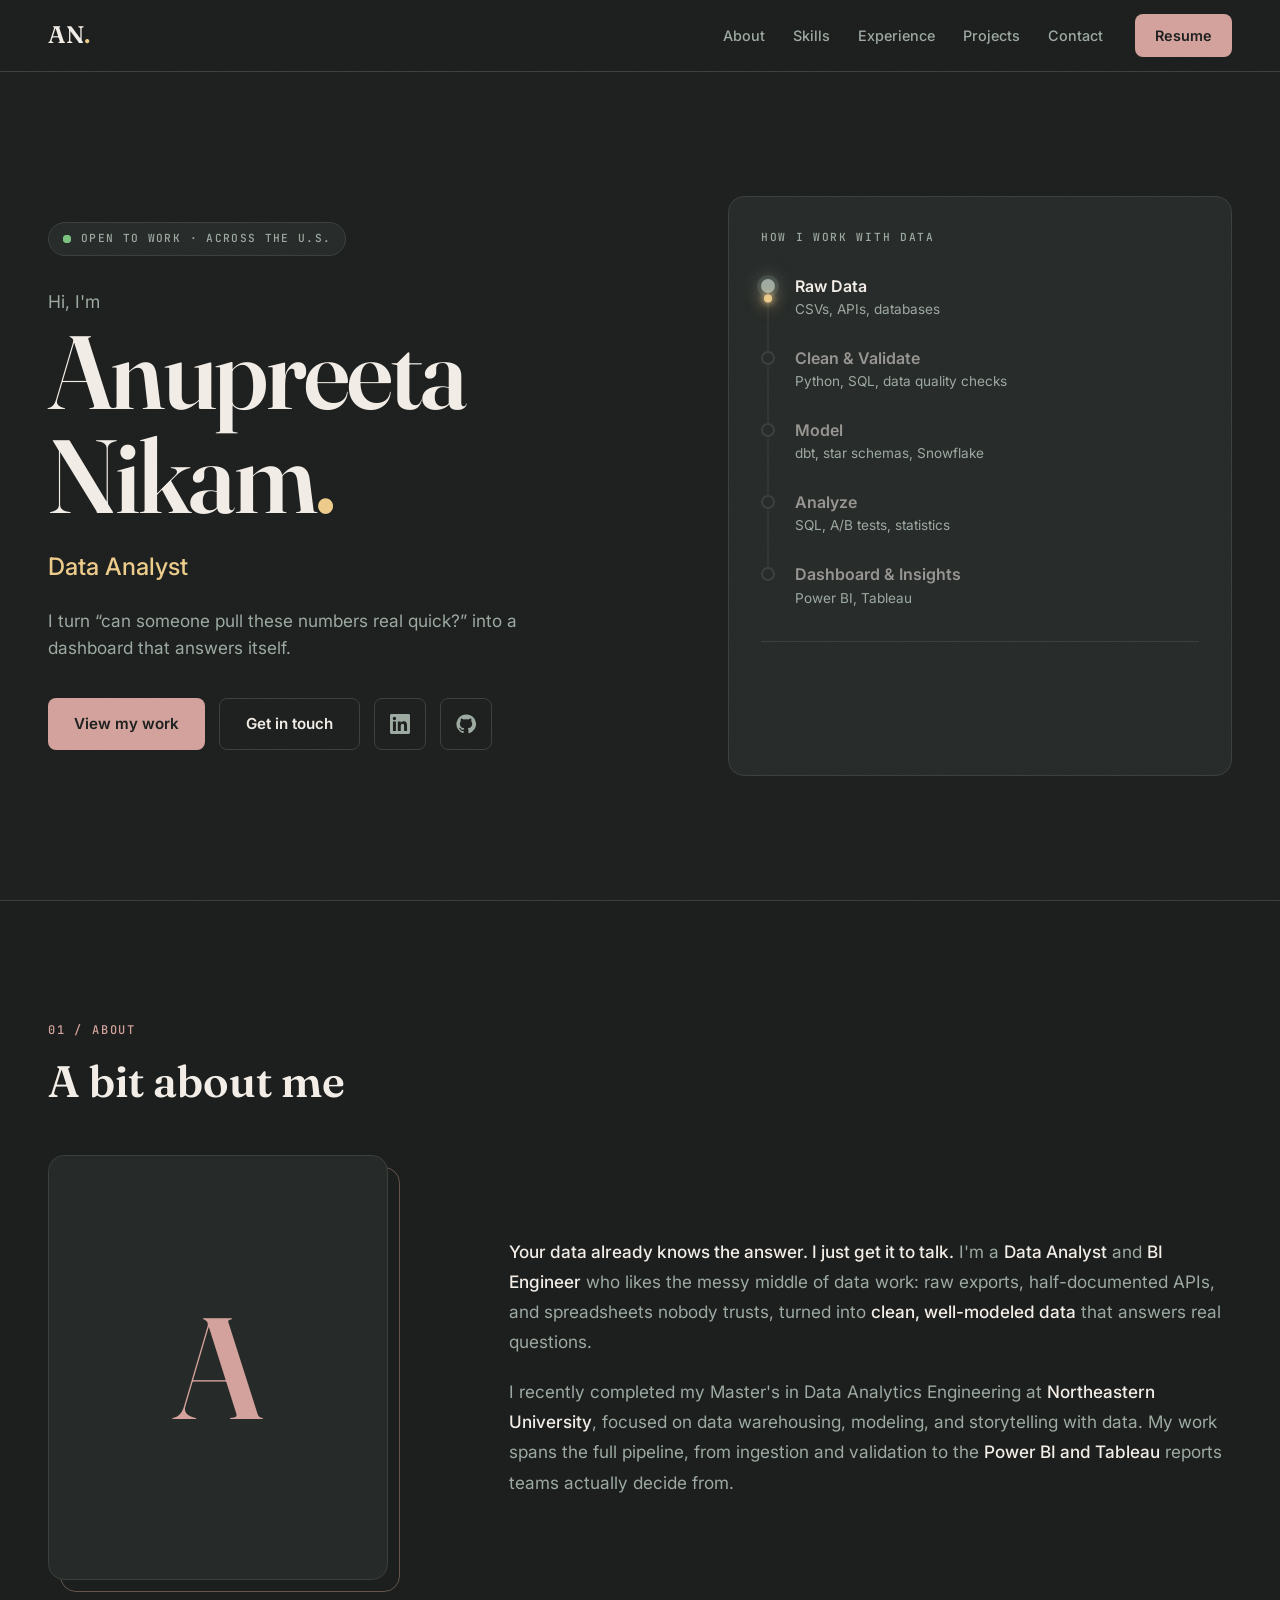
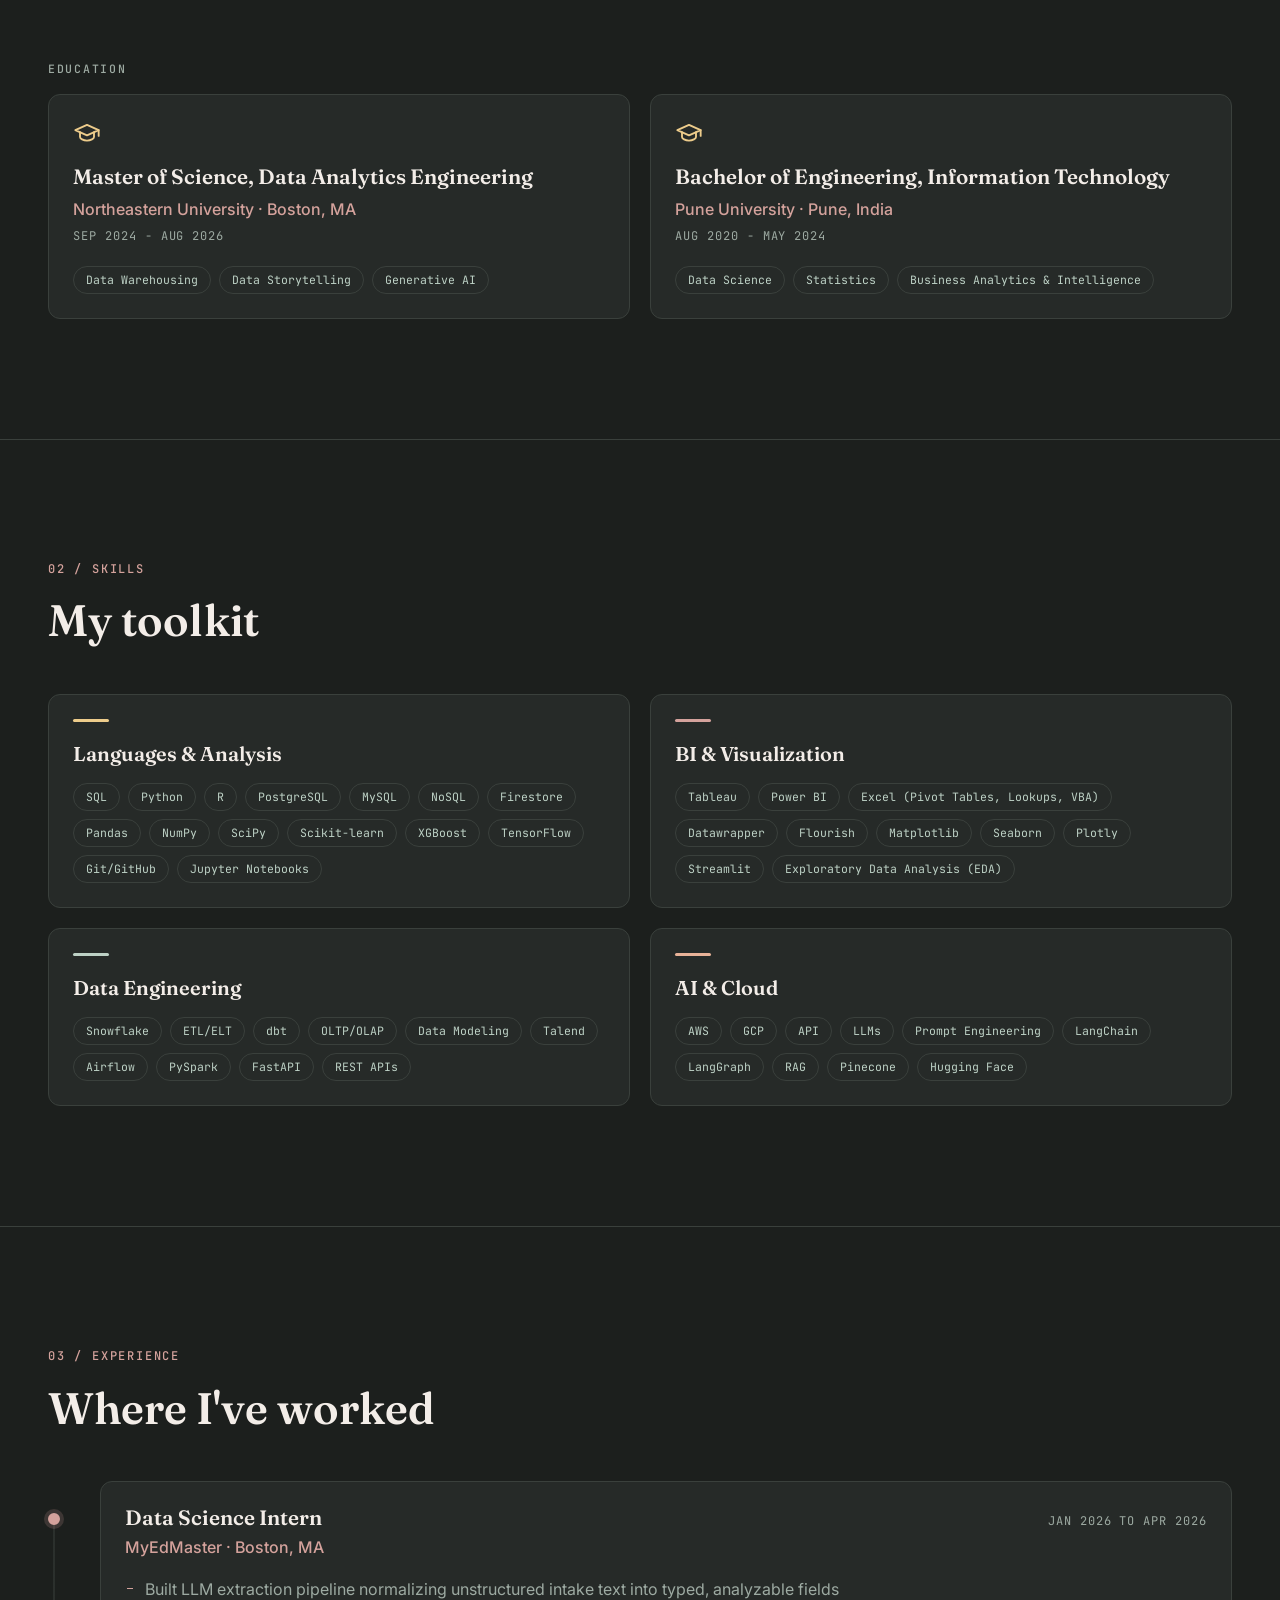
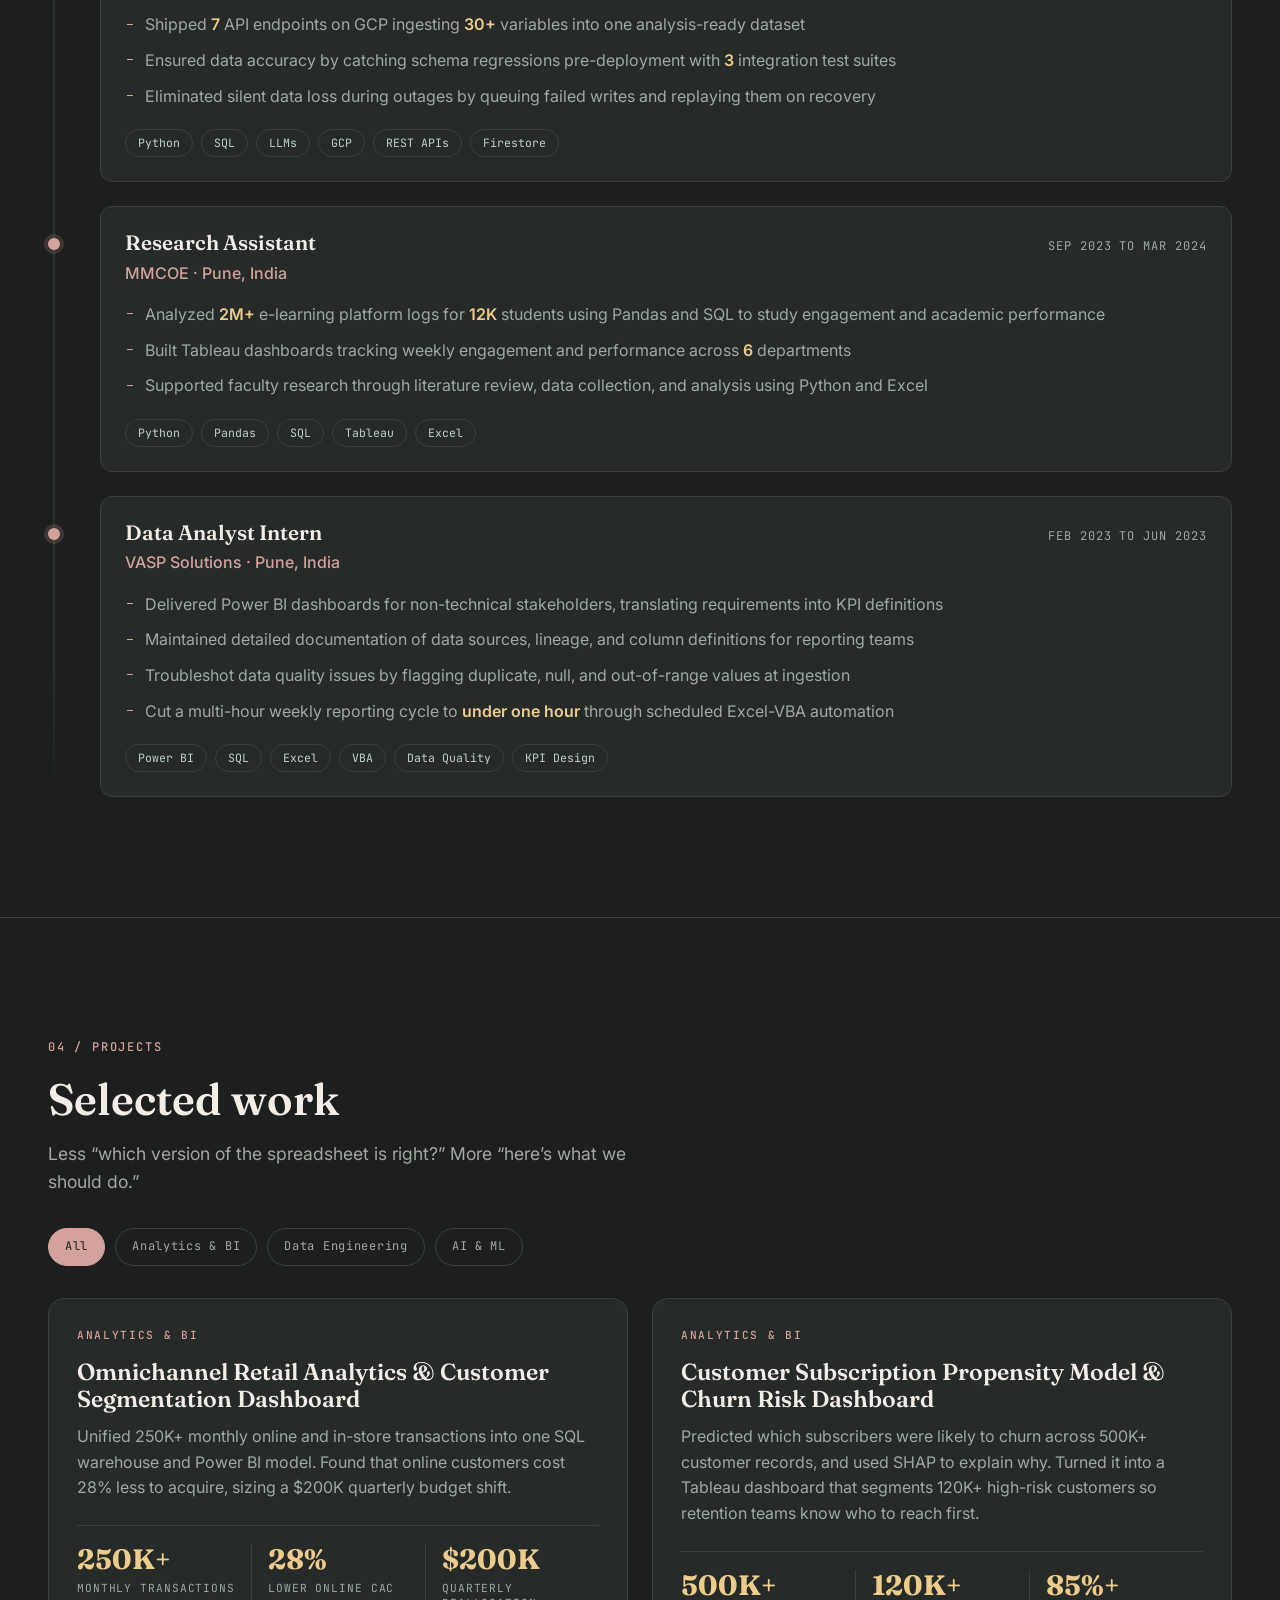
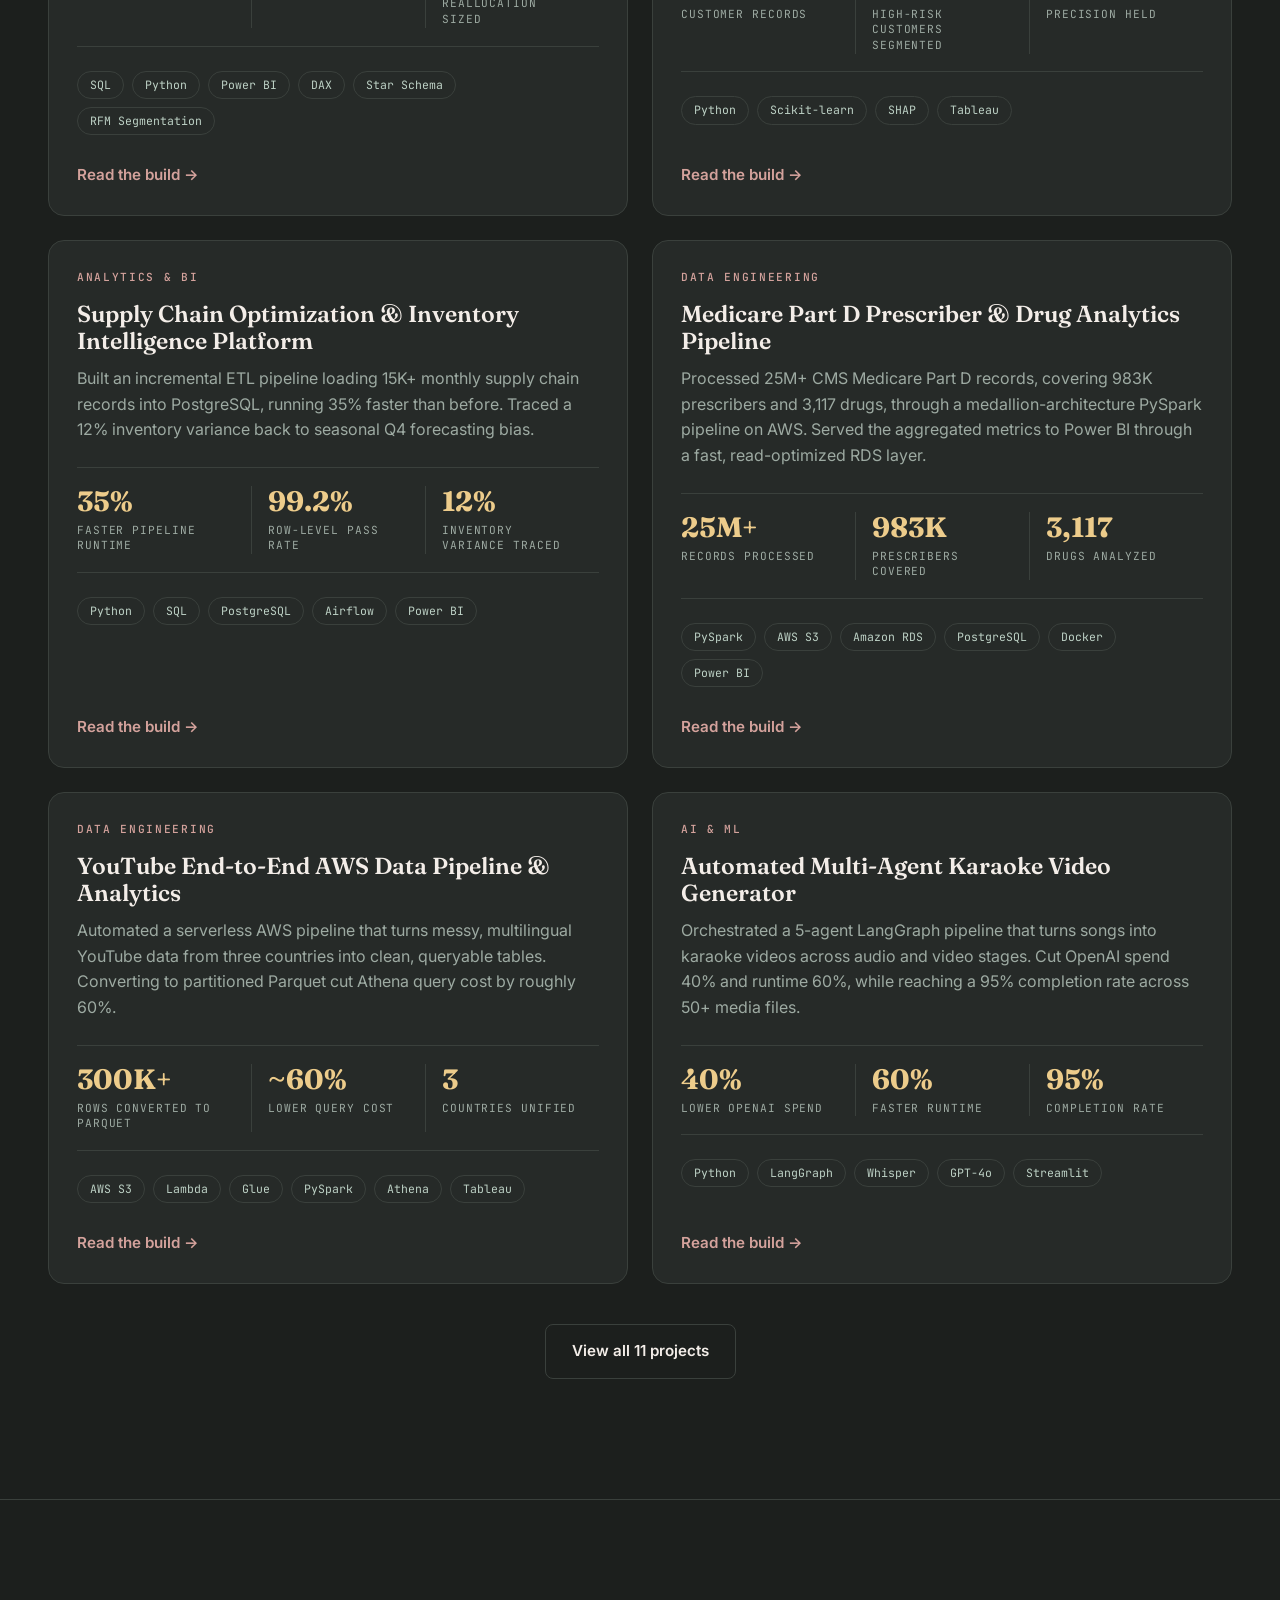
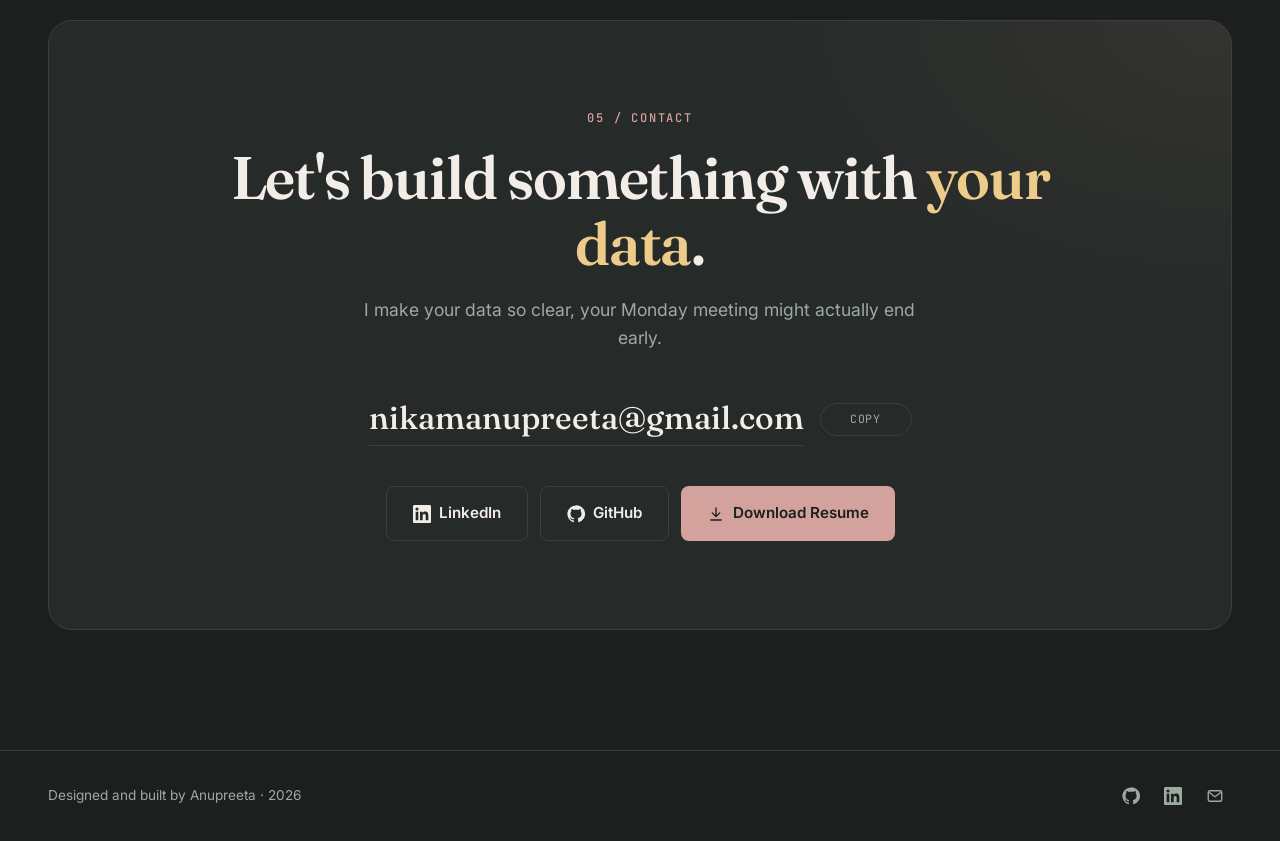
==== commit b23160e3: "Update" ====
--- a/index.html
+++ b/index.html
@@ -4,7 +4,7 @@
   <meta charset="UTF-8">
   <meta name="viewport" content="width=device-width, initial-scale=1.0">
   <title>Anupreeta · Data Analyst &amp; BI Engineer</title>
-  <meta name="description" content="Anupreeta is a Data Analyst and BI Engineer (MS Data Analytics Engineering, Northeastern University) who turns messy data into clean models and dashboards. Open to full-time roles across the U.S.">
+  <meta name="description" content="Data Analyst & BI Engineer building SQL models, dashboards, and pipelines worth trusting.">
   <meta name="author" content="Anupreeta">
   <meta name="theme-color" content="#1C1F1D">
   <meta name="color-scheme" content="dark">
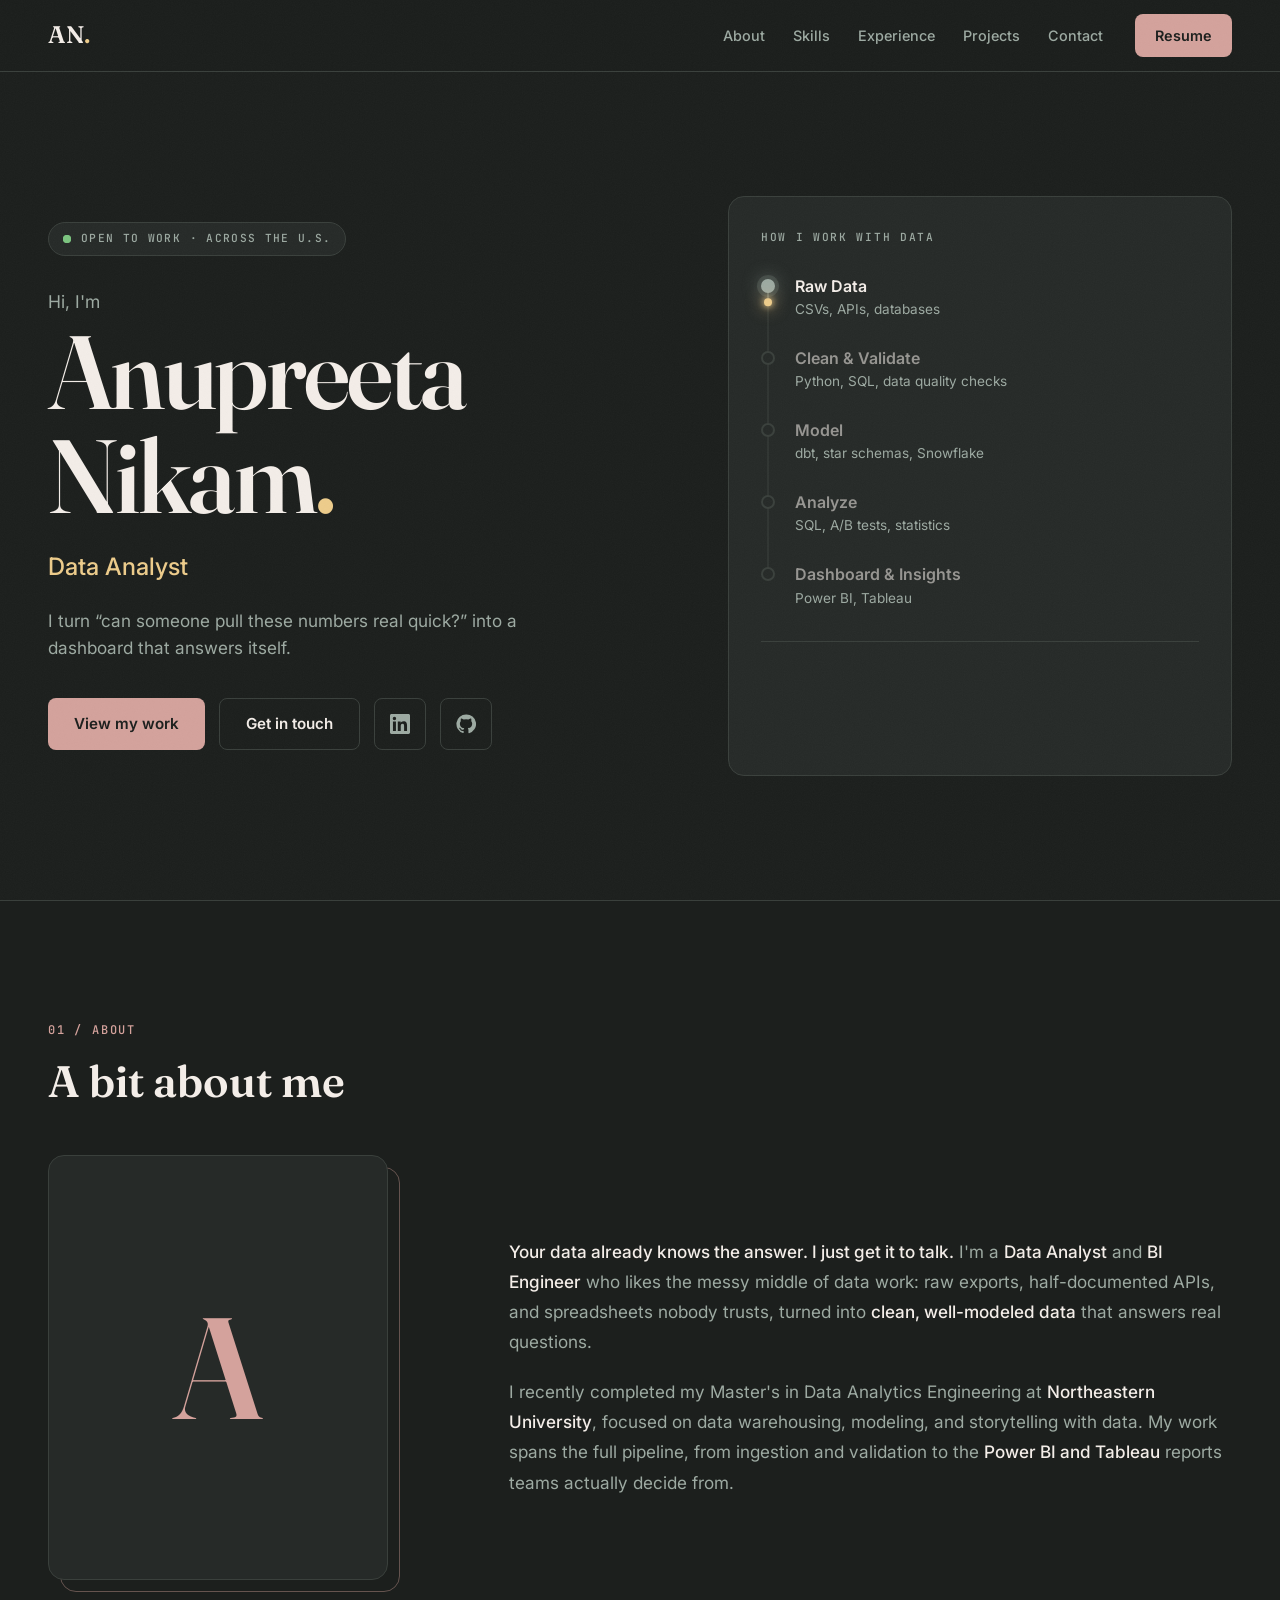
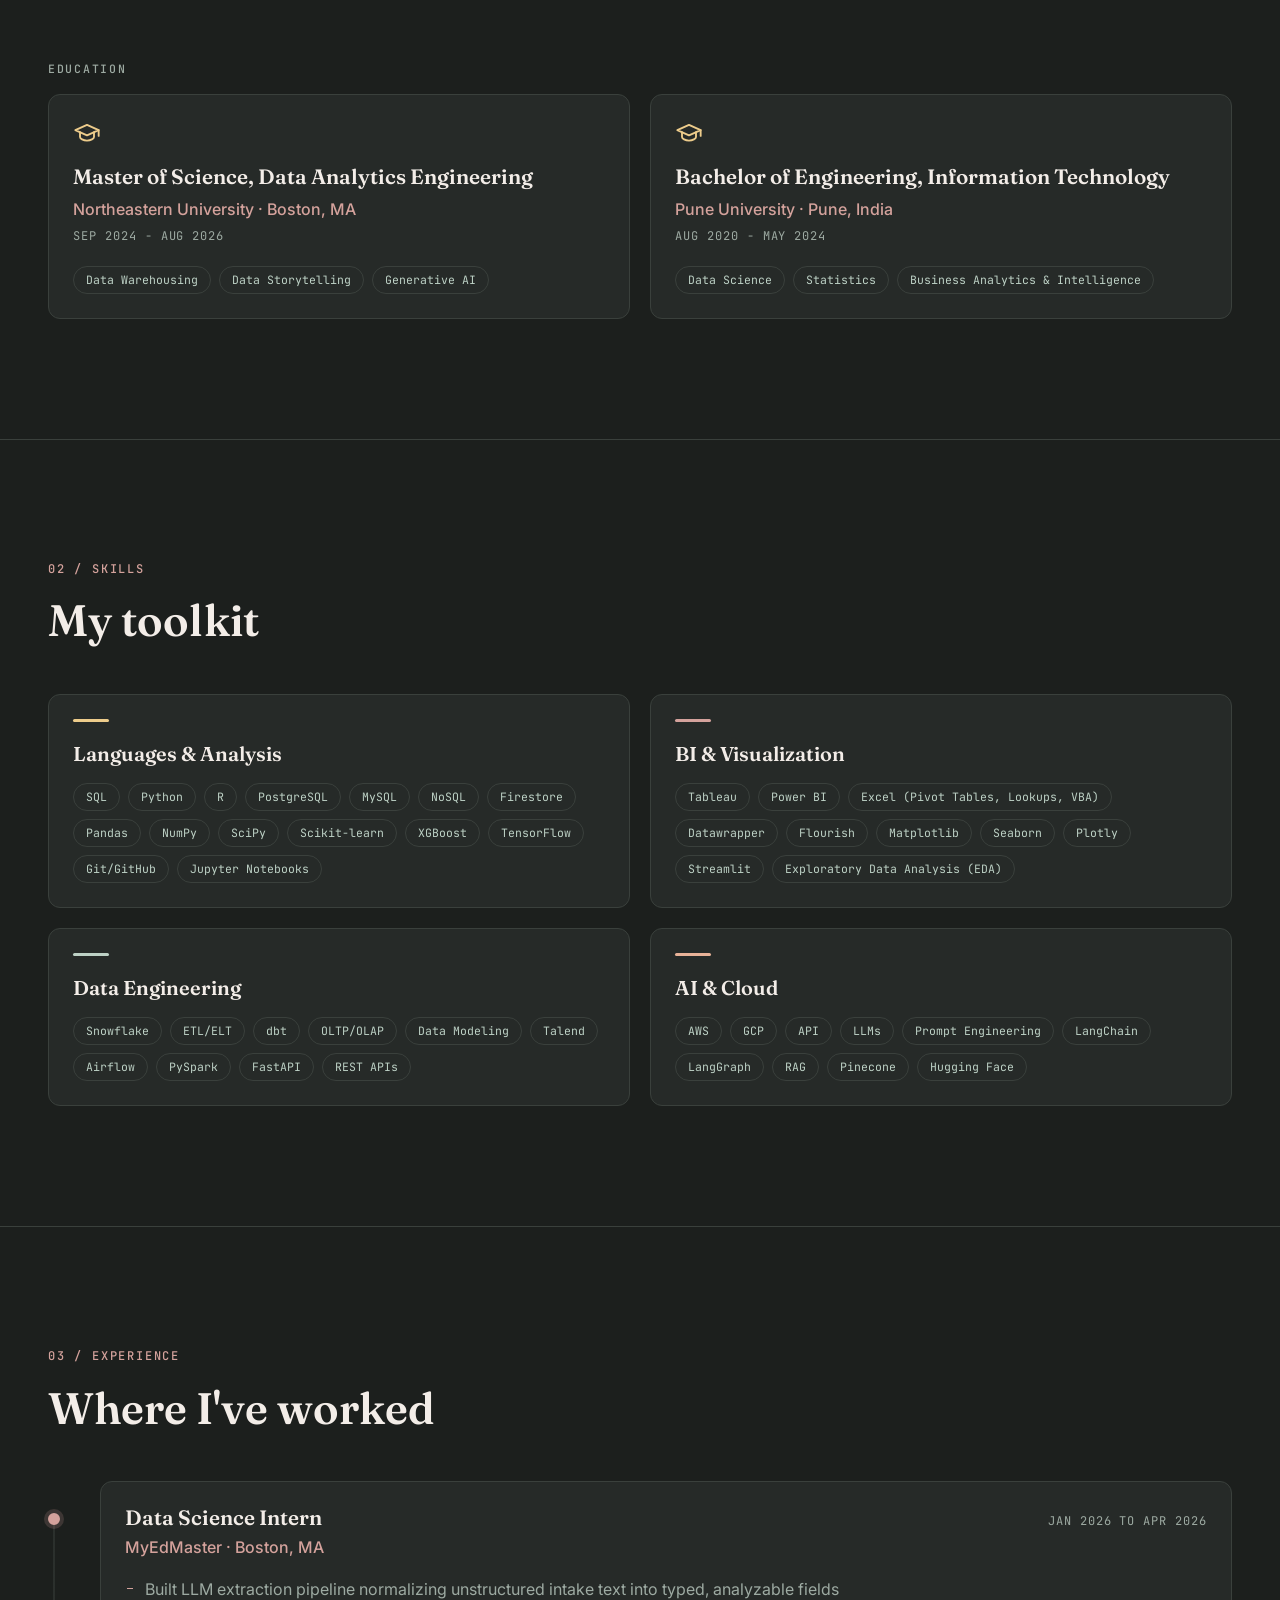
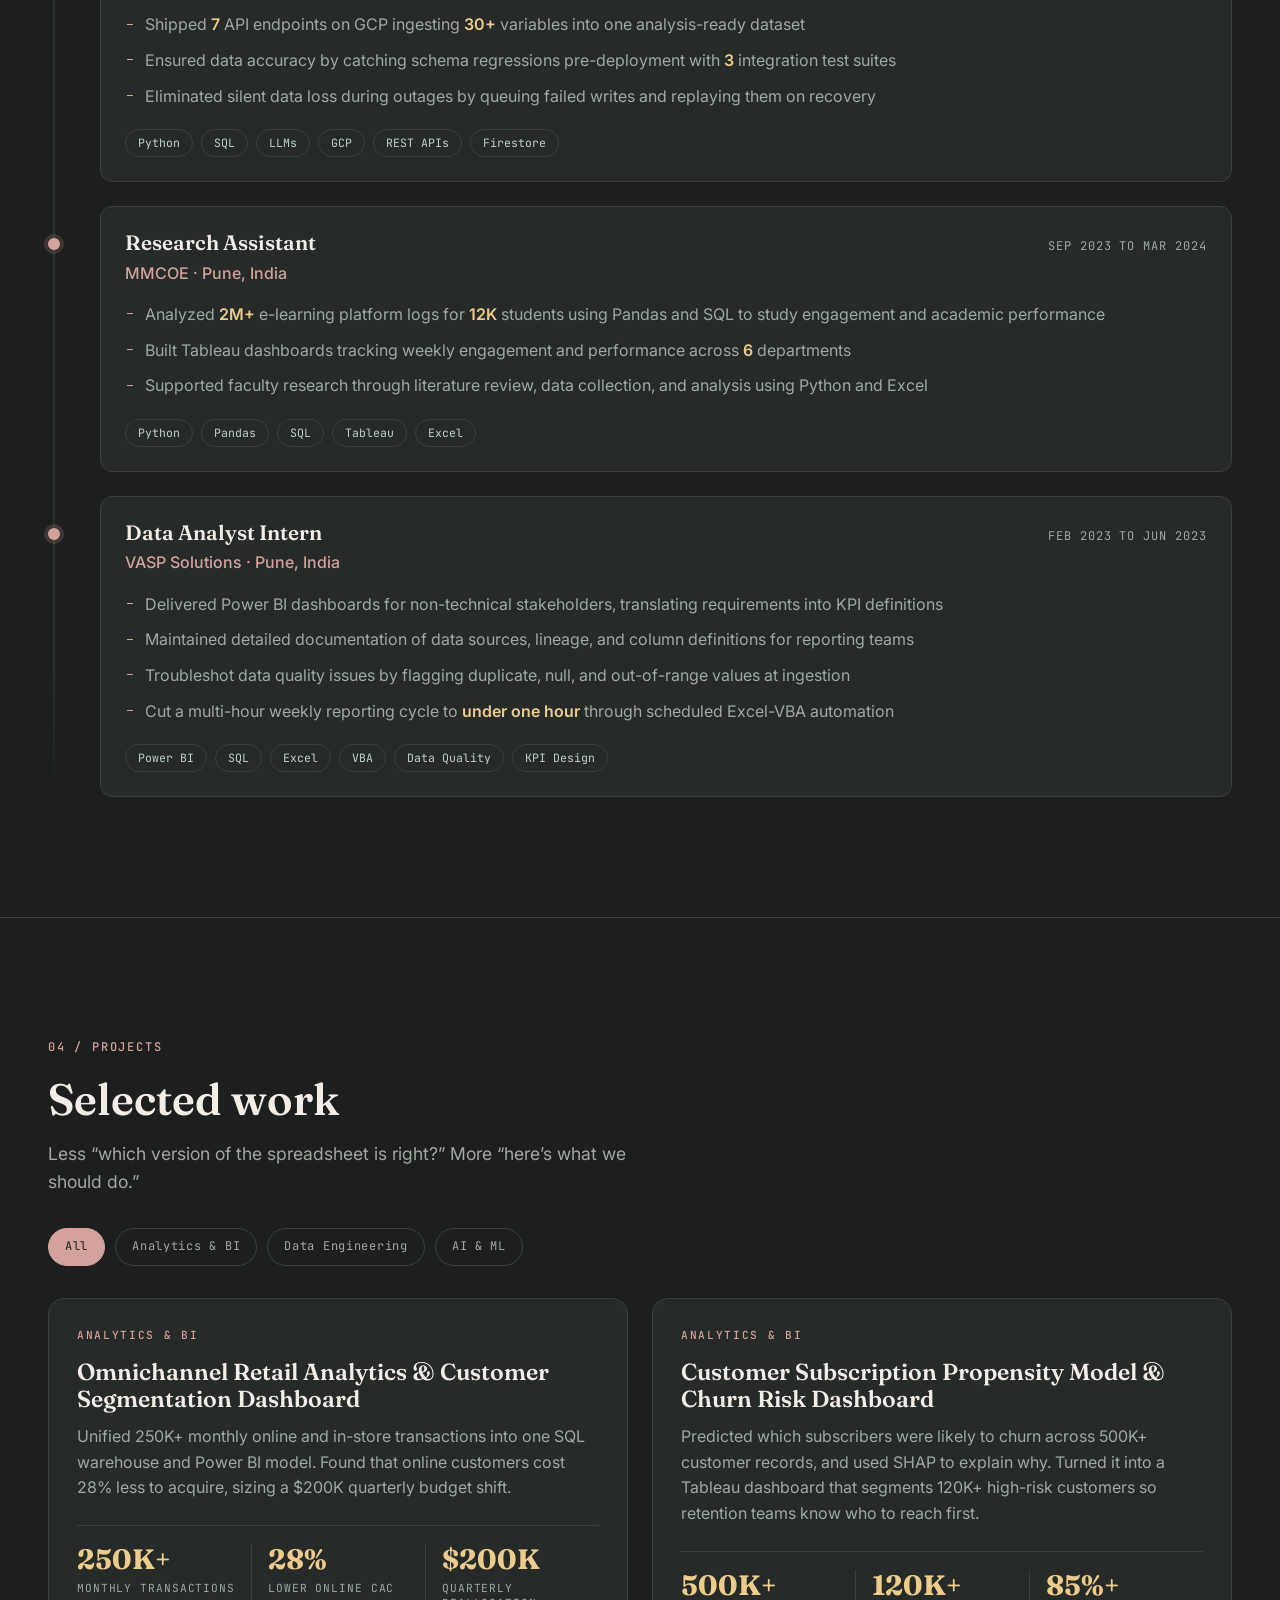
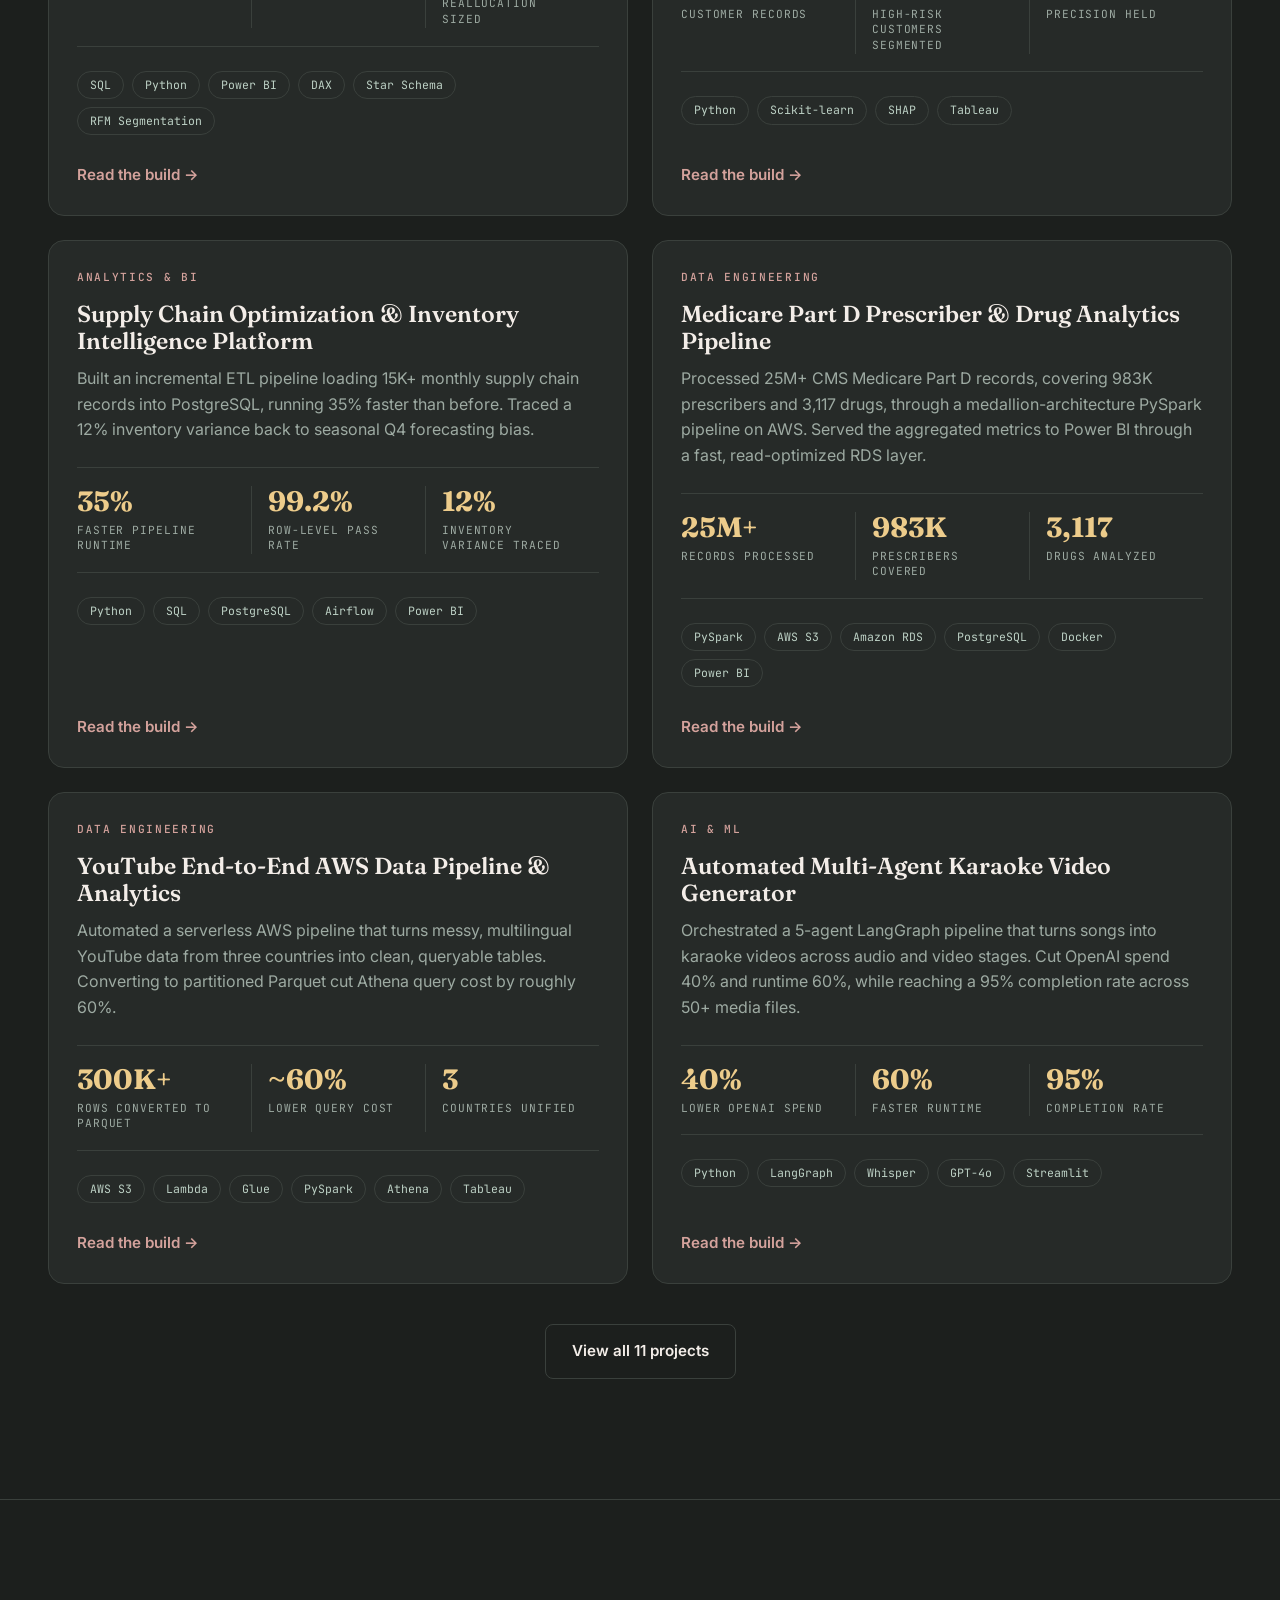
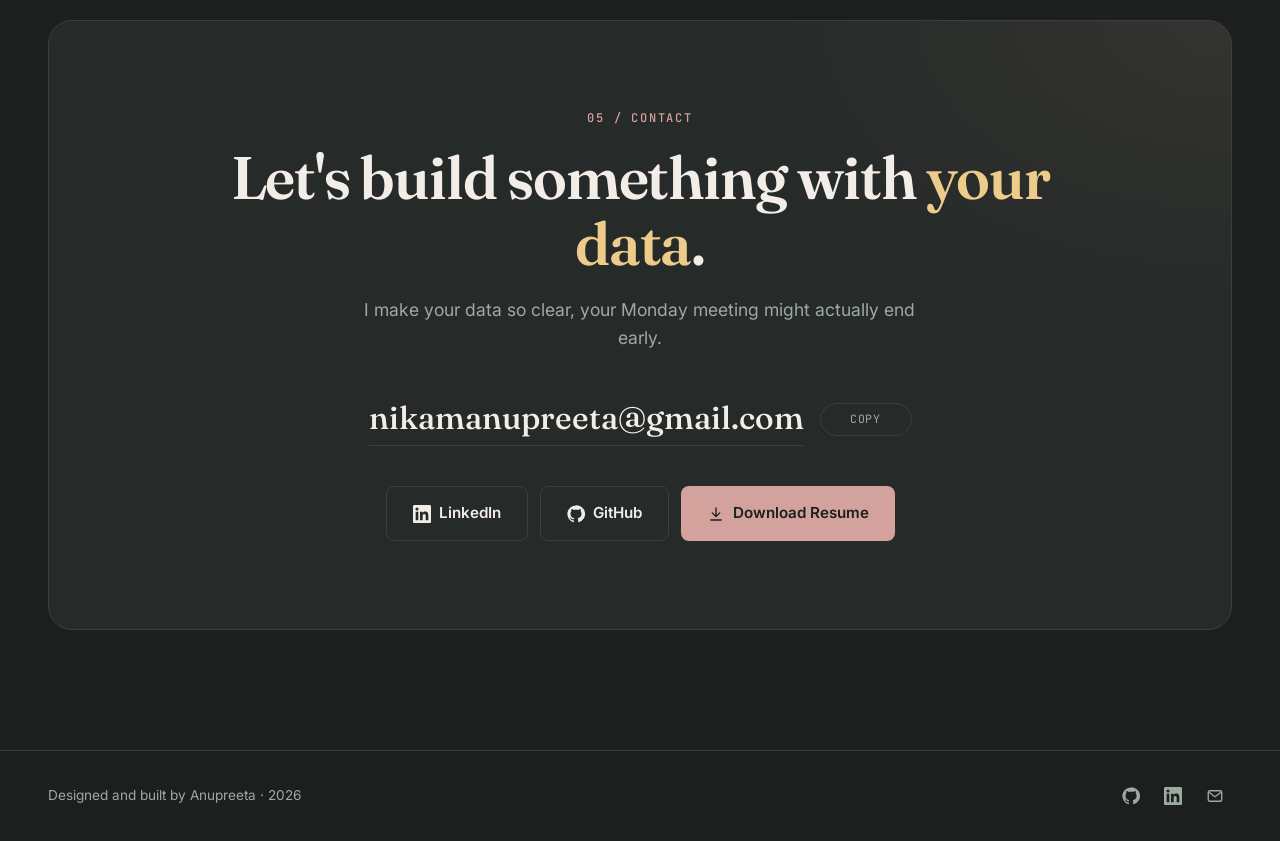
==== commit cac286b7: "portfolio v1 launch" ====
--- a/index.html
+++ b/index.html
@@ -15,7 +15,7 @@
   <meta property="og:type" content="website">
   <meta property="og:site_name" content="Anupreeta">
   <meta property="og:title" content="Anupreeta · Data Analyst &amp; BI Engineer">
-  <meta property="og:description" content="Anupreeta is a Data Analyst and BI Engineer (MS Data Analytics Engineering, Northeastern University) who turns messy data into clean models and dashboards. Open to full-time roles across the U.S.">
+  <meta property="og:description" content="Data Analyst & BI Engineer building SQL models, dashboards, and pipelines worth trusting.">
   <meta property="og:url" content="https://anupreeta24.github.io/">
   <meta property="og:image" content="https://anupreeta24.github.io/assets/og-image.png">
   <meta property="og:image:width" content="1200">
@@ -23,7 +23,7 @@
   <meta property="og:image:alt" content="Anupreeta, Data Analyst and BI Engineer">
   <meta name="twitter:card" content="summary_large_image">
   <meta name="twitter:title" content="Anupreeta · Data Analyst &amp; BI Engineer">
-  <meta name="twitter:description" content="Anupreeta is a Data Analyst and BI Engineer (MS Data Analytics Engineering, Northeastern University) who turns messy data into clean models and dashboards. Open to full-time roles across the U.S.">
+  <meta name="twitter:description" content="Data Analyst & BI Engineer building SQL models, dashboards, and pipelines worth trusting.">
   <meta name="twitter:image" content="https://anupreeta24.github.io/assets/og-image.png">
 
   <link rel="preconnect" href="https://fonts.googleapis.com">
